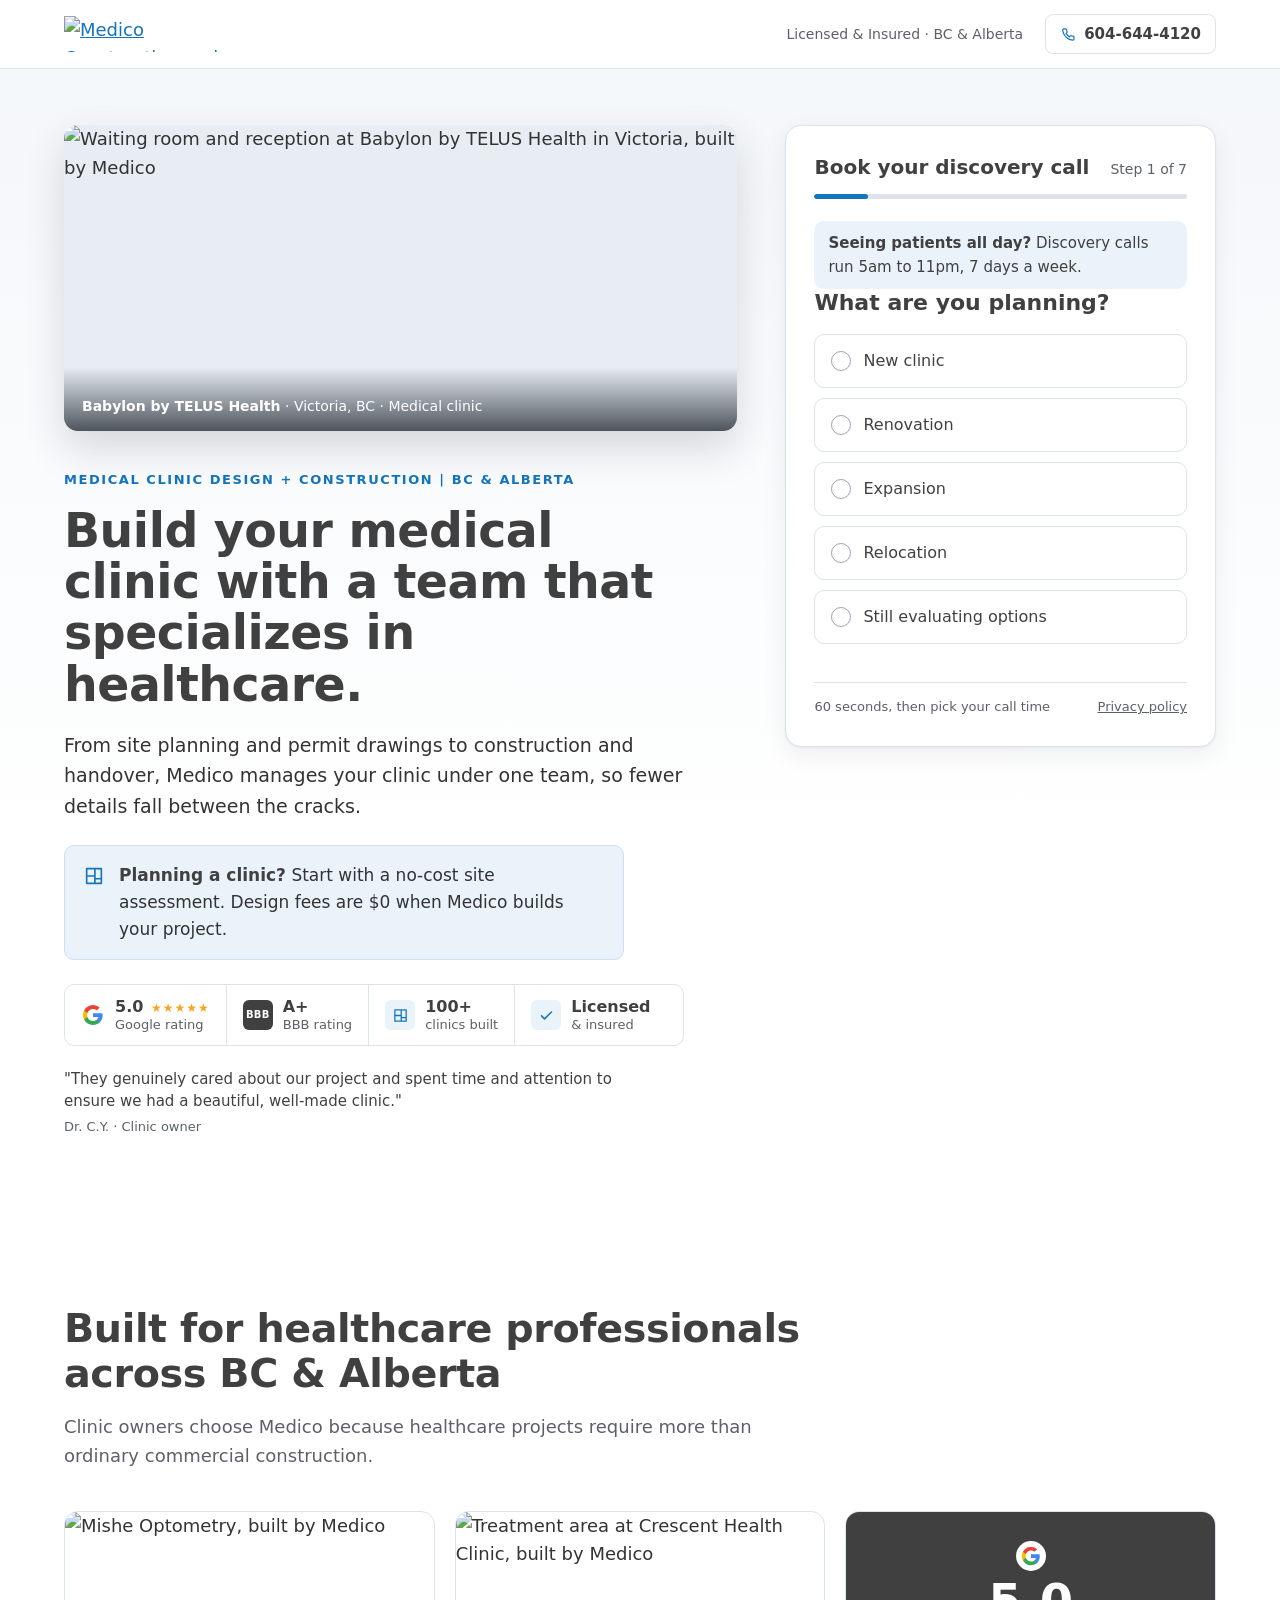
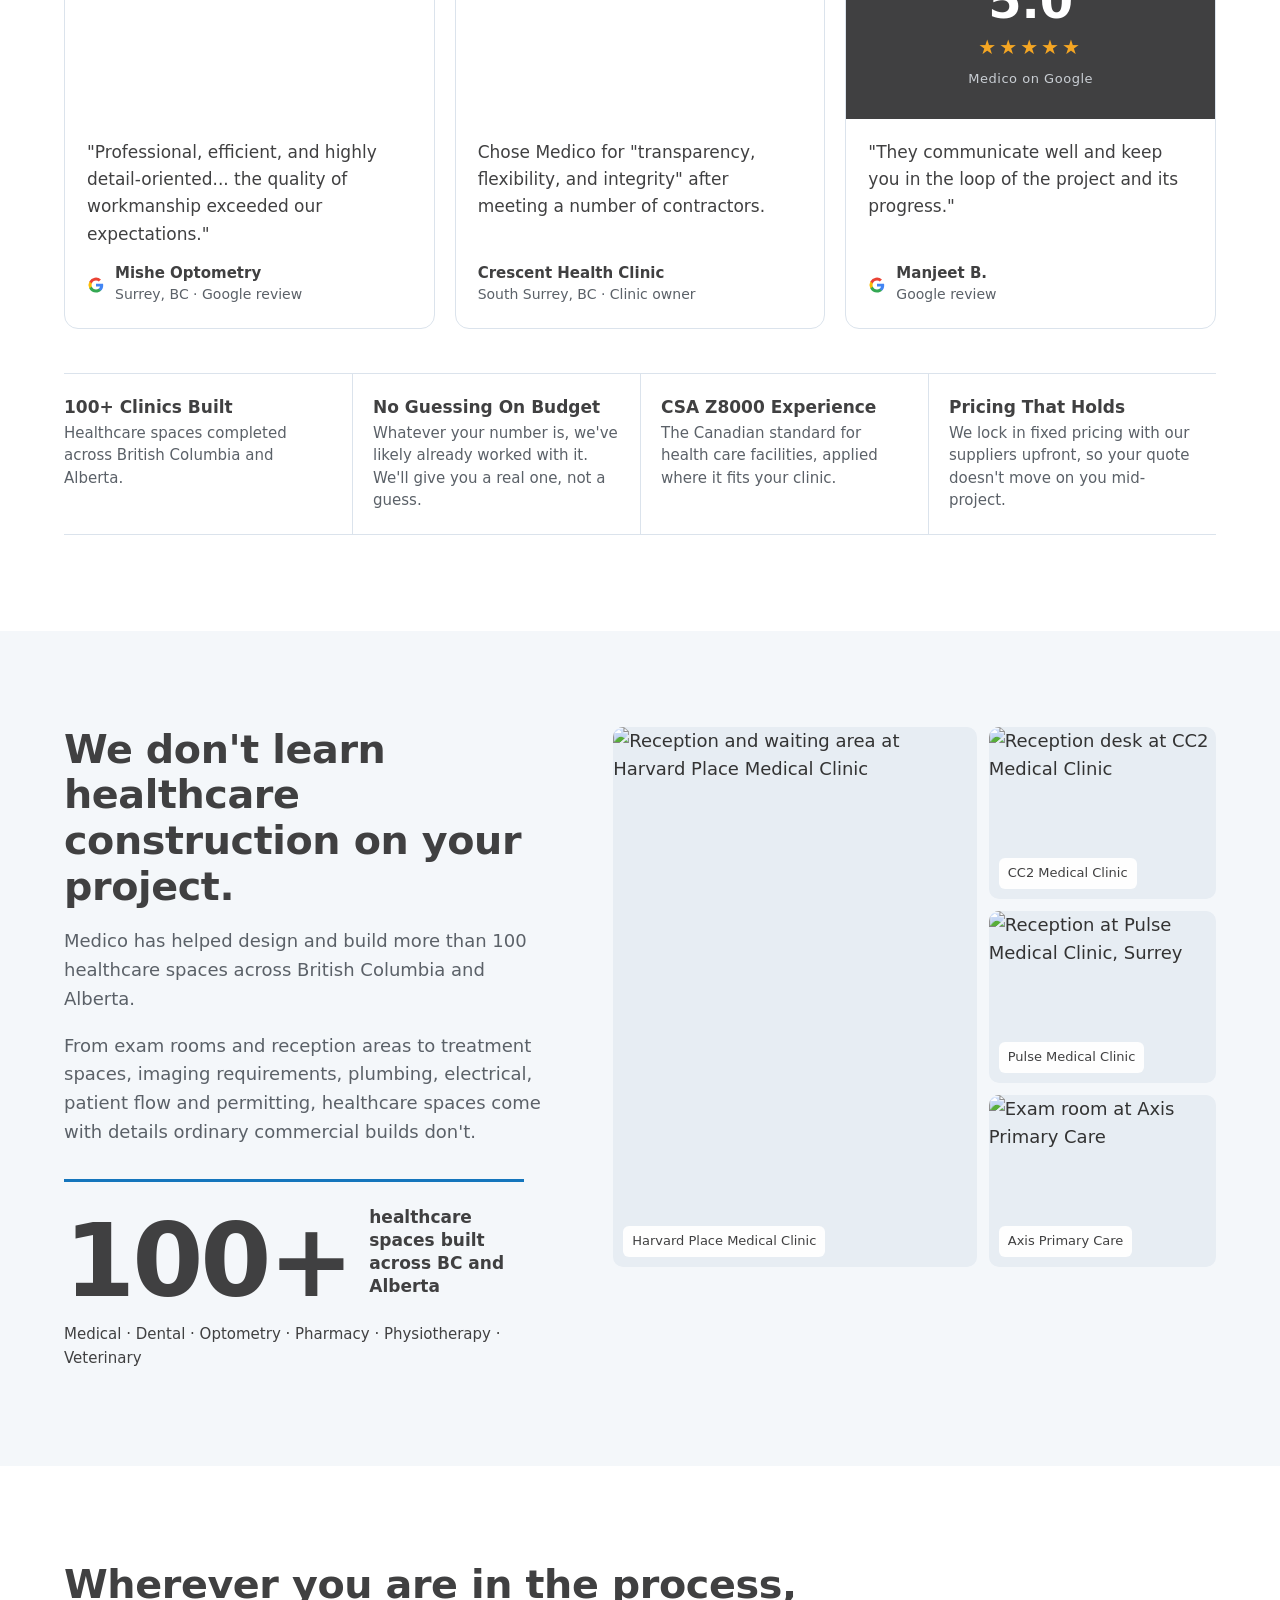
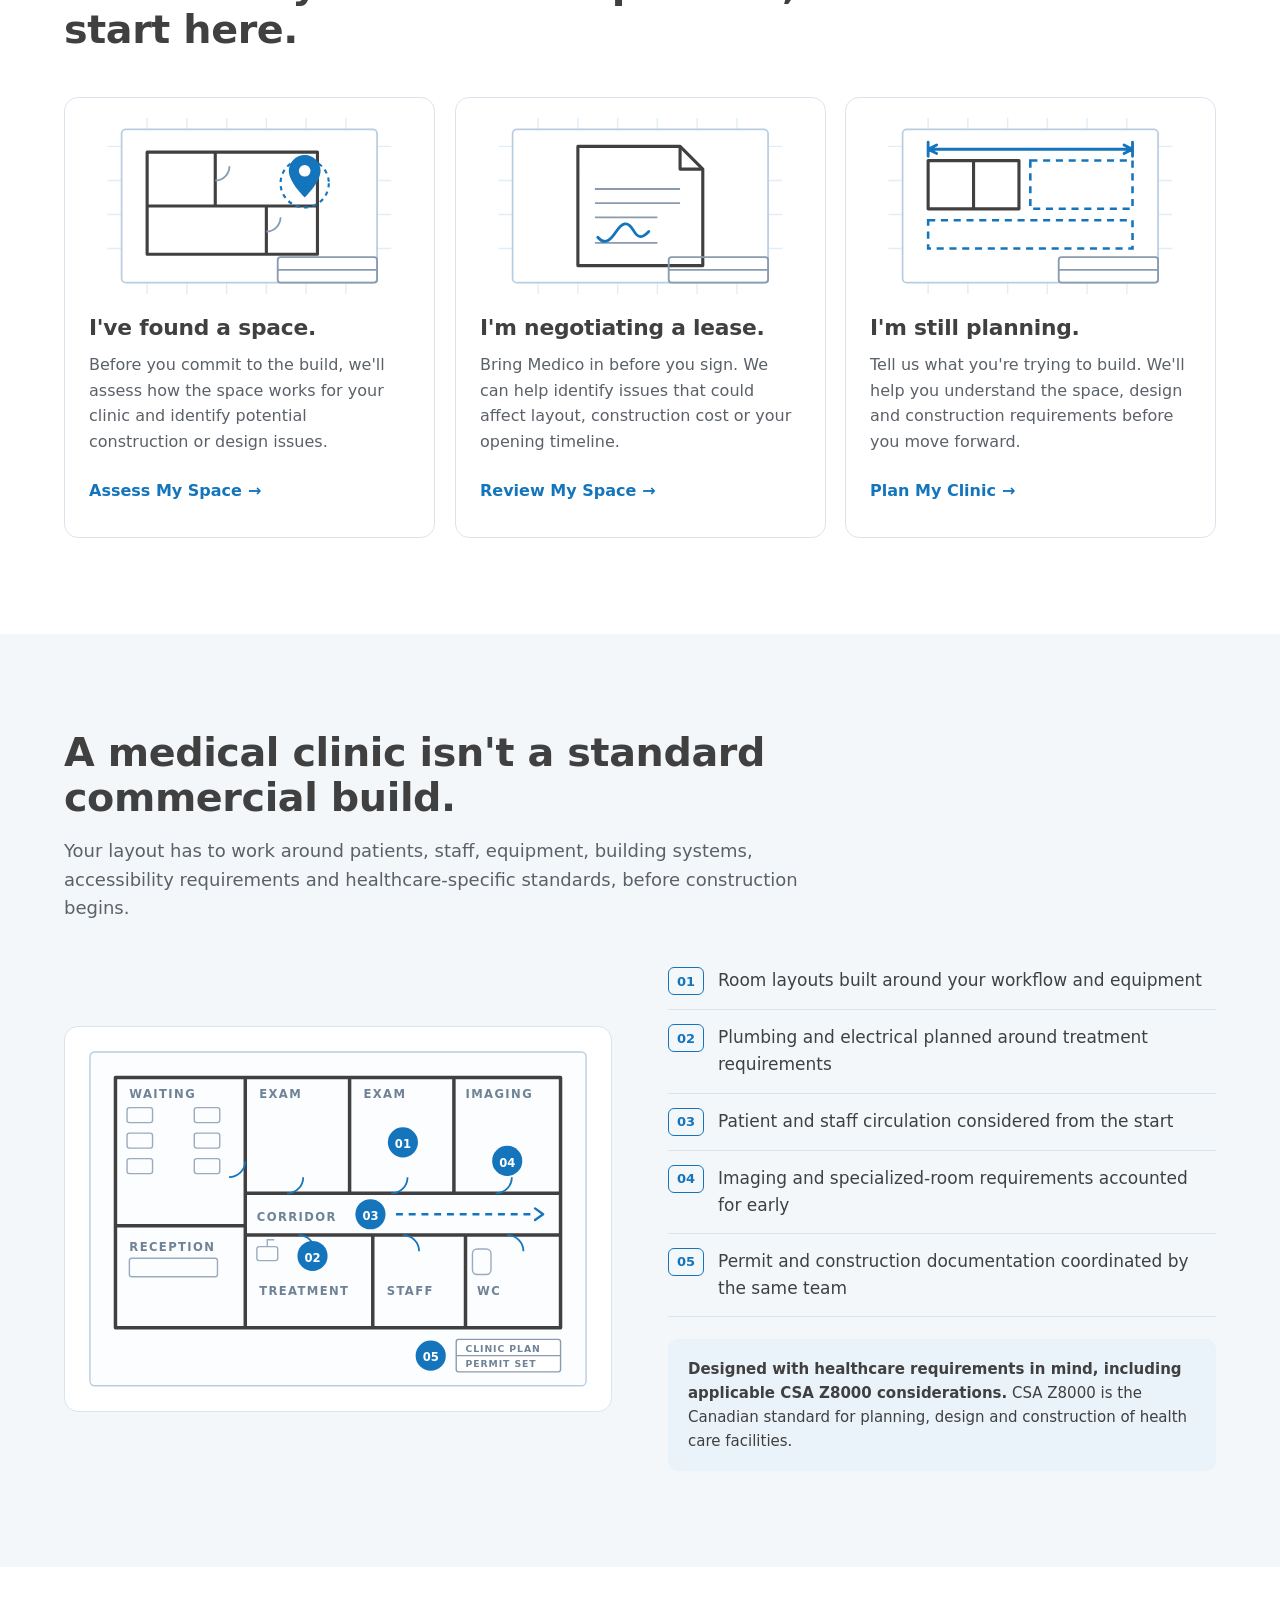
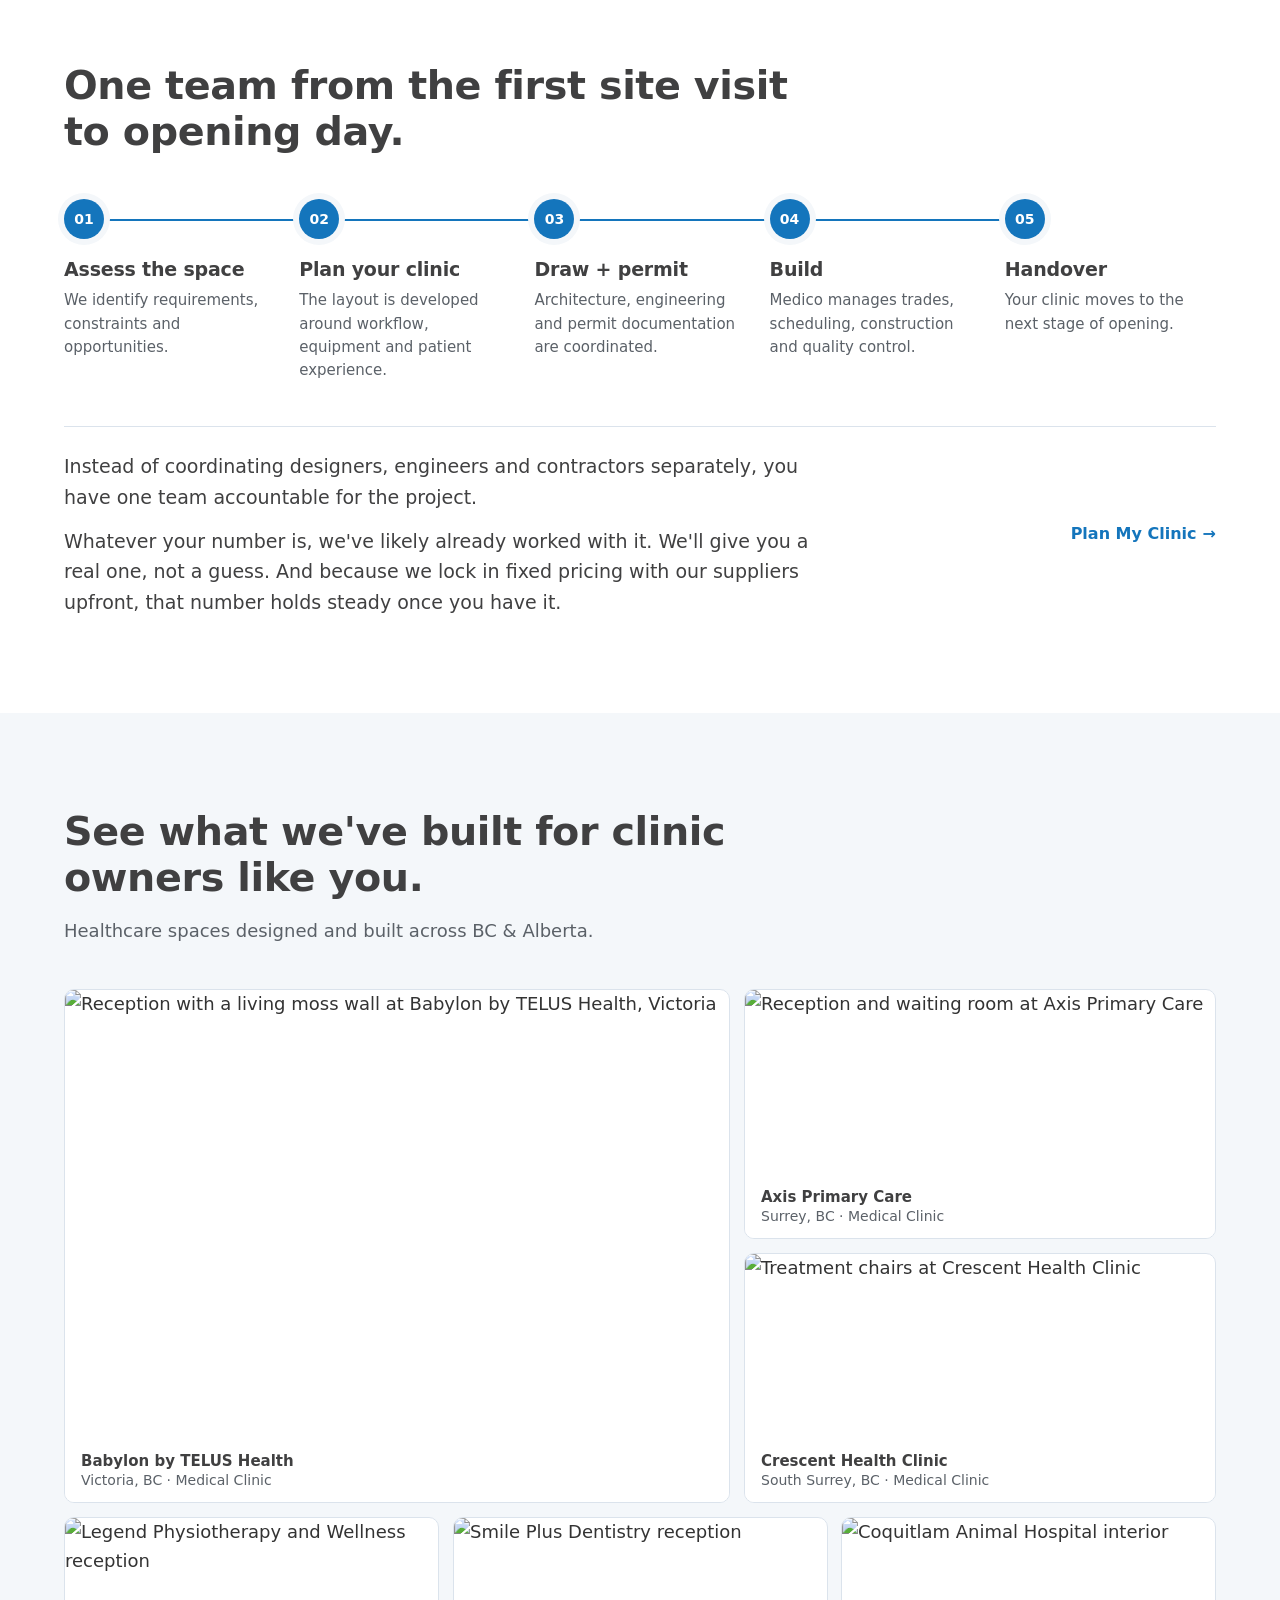
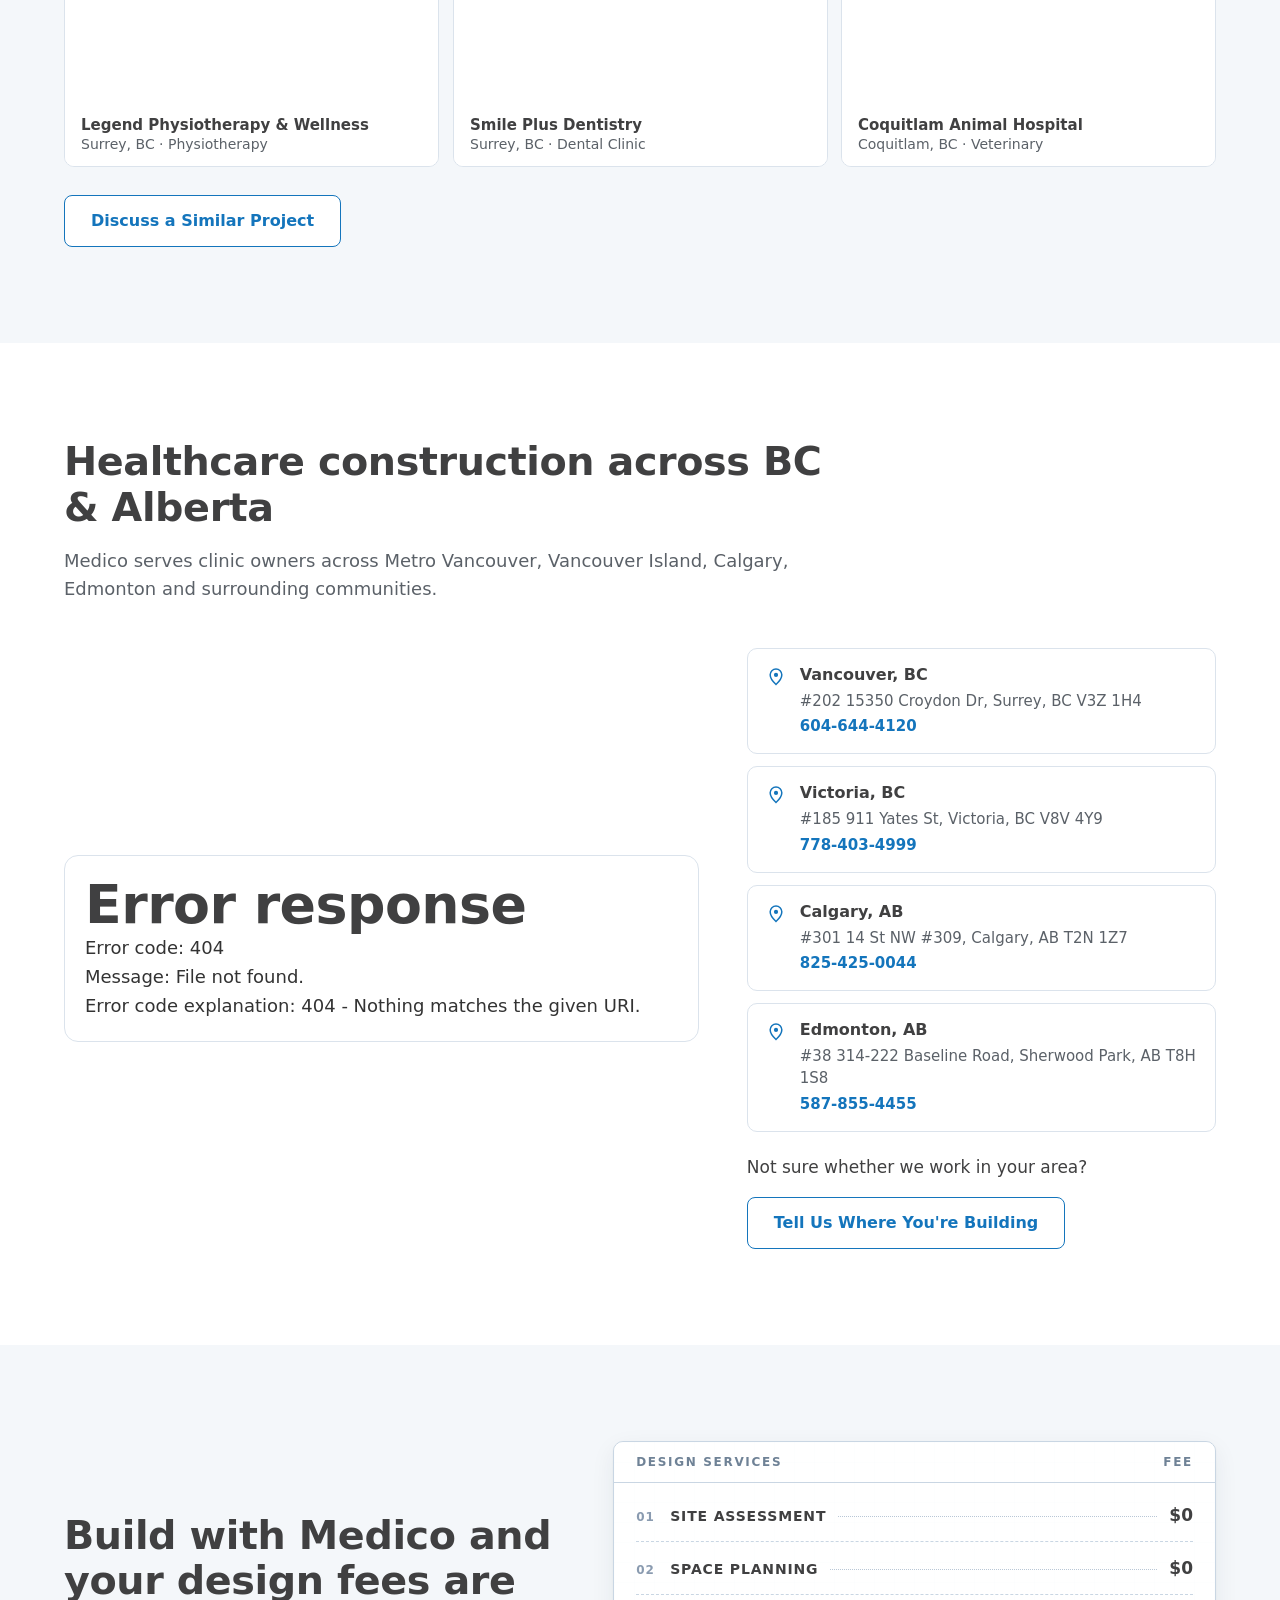
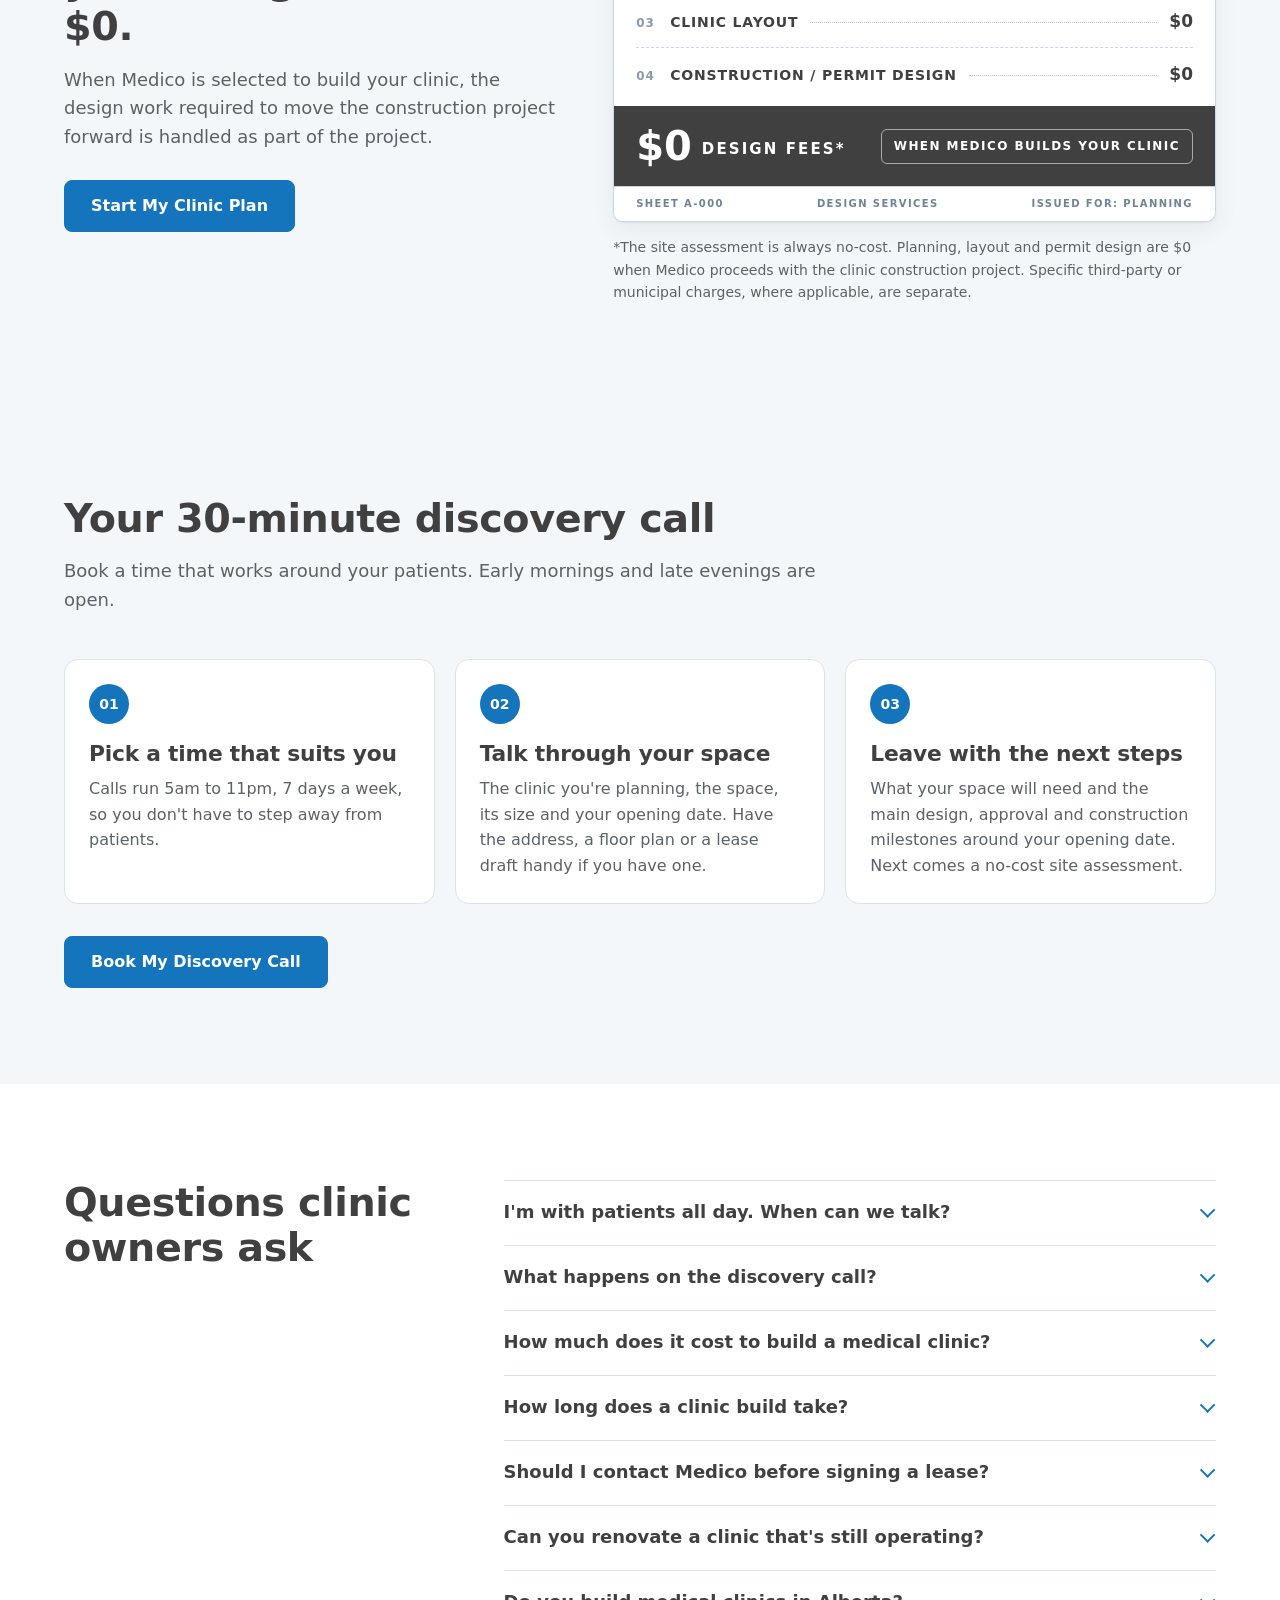
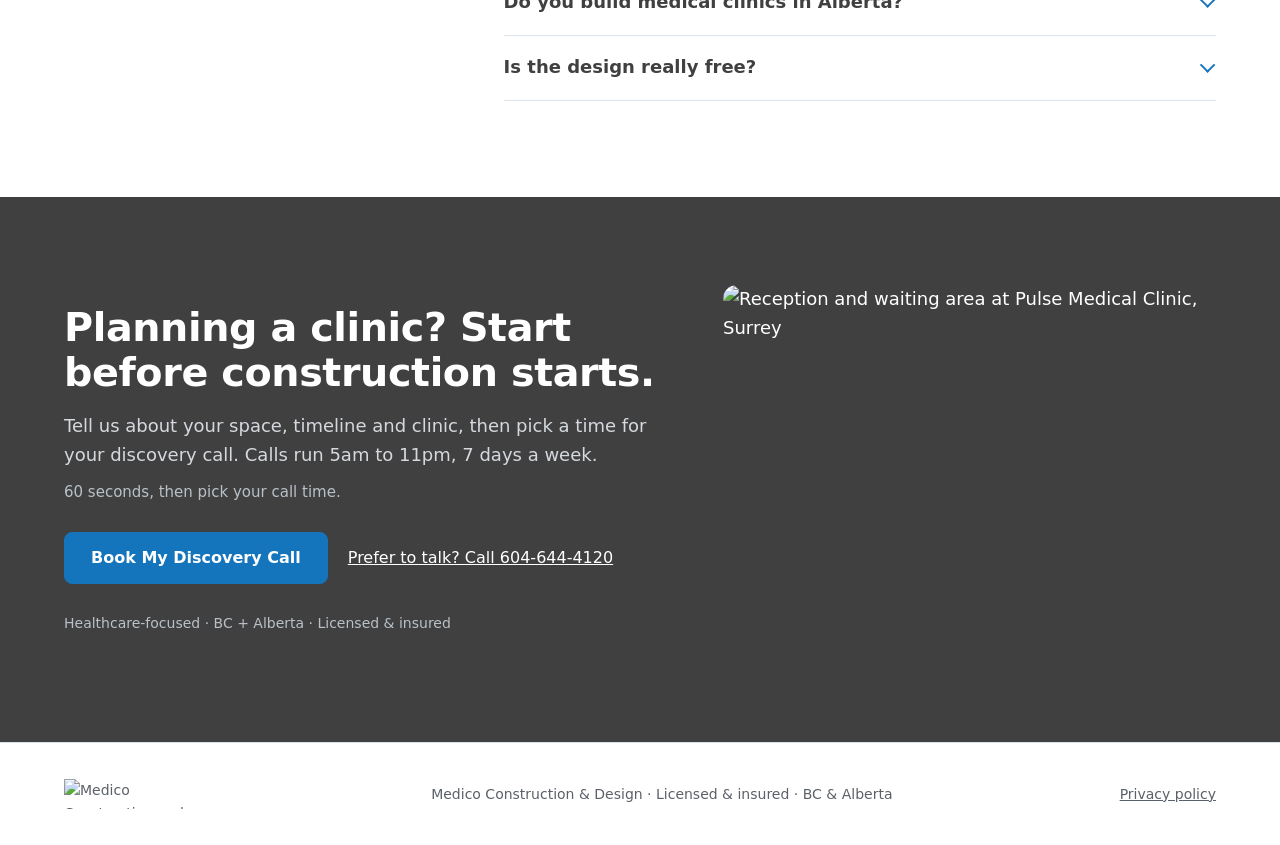
==== index.html @ 1f6936b6 "v2: book-a-call flow (form, then calendar), preview safety switch, call section + FAQ Co-Authored-By" ====
<!doctype html>
<html lang="en-CA">
<head>
<meta charset="utf-8">
<!-- v2 safety switch: tags, pixels and the lead pipe run ONLY on build.medicoconstruction.com. Anywhere else (the GitHub preview) nothing is sent. -->
<script>window.LIVE=location.hostname==="build.medicoconstruction.com";if(!LIVE){window.fbq=function(){};window.clarity=function(){};}</script>
<meta name="viewport" content="width=device-width,initial-scale=1,viewport-fit=cover">
<title>Medical Clinic Construction in BC &amp; Alberta | Medico Construction &amp; Design</title>
<meta name="description" content="Medical clinic design and construction in British Columbia and Alberta. Planning, permit drawings, construction and handover under one team. 100+ clinics built.">
<meta name="robots" content="noindex">
<link rel="icon" href="assets/medico-favicon-192.png">
<link rel="preload" href="assets/fonts/montserrat-700.woff2" as="font" type="font/woff2" crossorigin>
<link rel="preload" as="image" href="assets/img/hero.webp" imagesrcset="assets/img/hero-960.webp 960w, assets/img/hero.webp 1600w" imagesizes="(max-width:1080px) 100vw, 640px">
<link rel="stylesheet" href="styles.css">
<!-- Google Ads tag (Medico account 711-193-7872). The lead conversion fires from app.js on a successful send only. -->
<!-- Loader is the account's Google tag GT-NCTZ3T2L: gtag/js?id=AW-716871487 returns 404 (checked 30 Sep 2026). -->
<script>if(LIVE){var s=document.createElement("script");s.async=1;s.src="https://www.googletagmanager.com/gtag/js?id=GT-NCTZ3T2L";document.head.appendChild(s);}</script>
<script>window.dataLayer=window.dataLayer||[];function gtag(){dataLayer.push(arguments);}gtag("js",new Date());gtag("config","GT-NCTZ3T2L",{allow_enhanced_conversions:true});gtag("config","G-HSJ06CG134"); // carries destination AW-716871487; configuring AW directly fetches a 404 container</script>
<!-- Meta pixel "Medico new (R)". PageView here; Lead fires from app.js on a successful send, deduplicated
     against the server-side Conversions API event (same event_id) sent by the Apps Script lead pipe. -->
<script>!function(f,b,e,v,n,t,s){if(f.fbq)return;n=f.fbq=function(){n.callMethod?n.callMethod.apply(n,arguments):n.queue.push(arguments)};if(!f._fbq)f._fbq=n;n.push=n;n.loaded=!0;n.version="2.0";n.queue=[];t=b.createElement(e);t.async=!0;t.src=v;s=b.getElementsByTagName(e)[0];s.parentNode.insertBefore(t,s)}(window,document,"script","https://connect.facebook.net/en_US/fbevents.js");fbq("init","1088731400165523");fbq("track","PageView");</script>
<!-- Microsoft Clarity yqdd3hg3fm: recordings + heatmaps. Sessions tagged by channel; "lead" event on a successful send. -->
<script>if(LIVE)(function(c,l,a,r,i,t,y){c[a]=c[a]||function(){(c[a].q=c[a].q||[]).push(arguments)};t=l.createElement(r);t.async=1;t.src="https://www.clarity.ms/tag/"+i;y=l.getElementsByTagName(r)[0];y.parentNode.insertBefore(t,y);})(window,document,"clarity","script","yqdd3hg3fm");</script>
</head>
<body>
<svg width="0" height="0" style="position:absolute" aria-hidden="true">
  <symbol id="i-phone" viewBox="0 0 24 24"><path fill="none" stroke="currentColor" stroke-width="1.8" stroke-linecap="round" stroke-linejoin="round" d="M21 16.9v2.6a1.7 1.7 0 0 1-1.9 1.7 17 17 0 0 1-7.4-2.6 16.7 16.7 0 0 1-5.1-5.1 17 17 0 0 1-2.6-7.4A1.7 1.7 0 0 1 5.7 4.3h2.6a1.7 1.7 0 0 1 1.7 1.5c.1.8.3 1.6.6 2.4a1.7 1.7 0 0 1-.4 1.8L9.1 11.1a13.6 13.6 0 0 0 5.1 5.1l1.1-1.1a1.7 1.7 0 0 1 1.8-.4c.8.3 1.6.5 2.4.6a1.7 1.7 0 0 1 1.5 1.7z"/></symbol>
  <symbol id="i-check" viewBox="0 0 24 24"><path fill="none" stroke="currentColor" stroke-width="2.2" stroke-linecap="round" stroke-linejoin="round" d="M5 12.5l4.2 4.2L19 7"/></symbol>
  <symbol id="i-pin" viewBox="0 0 24 24"><path fill="none" stroke="currentColor" stroke-width="1.8" d="M12 21s7-6.2 7-11.6A7 7 0 0 0 5 9.4C5 14.8 12 21 12 21z"/><circle cx="12" cy="9.5" r="2.5" fill="currentColor"/></symbol>
  <symbol id="i-plan" viewBox="0 0 24 24"><path fill="none" stroke="currentColor" stroke-width="1.8" stroke-linejoin="round" d="M4 4h16v16H4zM4 12h9M13 4v16M13 15h7"/></symbol>
  <symbol id="i-g" viewBox="0 0 24 24"><path d="M21.6 12.2c0-.7-.1-1.4-.2-2H12v3.9h5.4a4.6 4.6 0 0 1-2 3v2.5h3.2c1.9-1.7 3-4.3 3-7.4z" fill="#4285F4"/><path d="M12 22c2.7 0 5-.9 6.6-2.4l-3.2-2.5c-.9.6-2 1-3.4 1-2.6 0-4.8-1.7-5.6-4.1H3.1v2.6A10 10 0 0 0 12 22z" fill="#34A853"/><path d="M6.4 14c-.2-.6-.3-1.3-.3-2s.1-1.4.3-2V7.4H3.1a10 10 0 0 0 0 9.2L6.4 14z" fill="#FBBC05"/><path d="M12 5.9c1.5 0 2.8.5 3.8 1.5l2.8-2.8A10 10 0 0 0 3.1 7.4L6.4 10c.8-2.4 3-4.1 5.6-4.1z" fill="#EA4335"/></symbol>
</svg>

<header class="top">
  <div class="wrap">
    <a class="logo" href="#top" aria-label="Medico Construction and Design"><img src="assets/medico-logo.svg" width="273" height="57" alt="Medico Construction and Design"></a>
    <div class="right">
      <span class="lic">Licensed &amp; Insured · BC &amp; Alberta</span>
      <a class="phone" href="tel:+16046444120" aria-label="Call Medico at 604-644-4120"><svg><use href="#i-phone"/></svg><span>604-644-4120</span></a>
    </div>
  </div>
</header>

<main id="top">

<!-- 1. HERO -->
<section class="hero">
  <div class="wrap grid">
    <div>
      <p class="eyebrow" data-in="1" data-v="eyebrow">Medical clinic design + construction | BC &amp; Alberta</p>
      <h1 data-in="2" data-v="h1">Build your medical clinic with a team that specializes in healthcare.</h1>
      <p class="lead" data-in="3">From site planning and permit drawings to construction and handover, Medico manages your clinic under one team, so fewer details fall between the cracks.</p>
      <div class="offer" data-in="4"><svg><use href="#i-plan"/></svg><p data-v="offer"><b>Planning a clinic?</b> Start with a no-cost site assessment. Design fees are $0 when Medico builds your project.</p></div>
      <!-- Authority strip. 5.0 Google: Sandy verified, 23 Sep. A+ BBB: bbb.org profile medico-construction-0037-1289365 (rating A+, NOT accredited, so no seal). -->
      <ul class="proof" data-in="5" aria-label="Ratings and credentials">
        <li><svg class="g"><use href="#i-g"/></svg><span><b>5.0 <i aria-hidden="true">★★★★★</i></b>Google rating</span></li>
        <li><span class="bbb" aria-hidden="true">BBB</span><span><b>A+</b>BBB rating</span></li>
        <li><span class="ic"><svg><use href="#i-plan"/></svg></span><span><b>100+</b>clinics built</span></li>
        <li><span class="ic"><svg><use href="#i-check"/></svg></span><span><b>Licensed</b>&amp; insured</span></li>
      </ul>
      <!-- source: medicoconstruction.com homepage testimonials (Dr. CY), read 23 Sep 2026. Not a Google review. -->
      <figure class="nearq" data-in="5"><blockquote>"They genuinely cared about our project and spent time and attention to ensure we had a beautiful, well-made clinic."</blockquote><figcaption>Dr. C.Y. · Clinic owner</figcaption></figure>
    </div>

    <div class="formcol">
    <div class="card formcard" id="start">
      <div class="f-top"><p class="f-title">Book your discovery call</p><p class="f-count" id="fcount" aria-live="polite">Step 1 of 7</p></div>
      <div class="f-bar" aria-hidden="true"><i id="fbar"></i></div>
      <p class="f-hrs"><b>Seeing patients all day?</b> Discovery calls run 5am to 11pm, 7 days a week.</p>
      <form id="lead" novalidate>
        <input type="hidden" name="page" value="medical" id="pagev">
        <div class="sr" aria-hidden="true"><label>Website <input name="website" tabindex="-1" autocomplete="off"></label></div>

        <fieldset class="step">
          <legend>What are you planning?</legend>
          <div class="opts">
            <label class="opt"><input type="radio" name="project_type" value="New clinic"><span class="tick"></span>New clinic</label>
            <label class="opt"><input type="radio" name="project_type" value="Renovation"><span class="tick"></span>Renovation</label>
            <label class="opt"><input type="radio" name="project_type" value="Expansion"><span class="tick"></span>Expansion</label>
            <label class="opt"><input type="radio" name="project_type" value="Relocation"><span class="tick"></span>Relocation</label>
            <label class="opt"><input type="radio" name="project_type" value="Still evaluating options"><span class="tick"></span>Still evaluating options</label>
          </div>
          <p class="step-err">Choose one to continue.</p>
        </fieldset>

        <fieldset class="step" hidden>
          <legend>Where are you with the space?</legend>
          <div class="opts">
            <label class="opt"><input type="radio" name="space_stage" value="I already have a location"><span class="tick"></span>I already have a location</label>
            <label class="opt"><input type="radio" name="space_stage" value="I'm negotiating a lease or purchase"><span class="tick"></span>I'm negotiating a lease or purchase</label>
            <label class="opt"><input type="radio" name="space_stage" value="I'm actively looking at spaces"><span class="tick"></span>I'm actively looking at spaces</label>
            <label class="opt"><input type="radio" name="space_stage" value="I haven't started looking yet"><span class="tick"></span>I haven't started looking yet</label>
          </div>
          <p class="step-err">Choose one to continue.</p>
        </fieldset>

        <fieldset class="step" hidden>
          <legend>What type of clinic are you building?</legend>
          <div class="opts two">
            <label class="opt"><input type="radio" name="clinic_type" value="Medical / Family Practice"><span class="tick"></span>Medical / Family Practice</label>
            <label class="opt"><input type="radio" name="clinic_type" value="Specialist Clinic"><span class="tick"></span>Specialist Clinic</label>
            <label class="opt"><input type="radio" name="clinic_type" value="Dental"><span class="tick"></span>Dental</label>
            <label class="opt"><input type="radio" name="clinic_type" value="Optometry / Eye care"><span class="tick"></span>Optometry / Eye care</label>
            <label class="opt"><input type="radio" name="clinic_type" value="Pharmacy"><span class="tick"></span>Pharmacy</label>
            <label class="opt"><input type="radio" name="clinic_type" value="Physiotherapy / Chiropractic"><span class="tick"></span>Physiotherapy / Chiropractic</label>
            <label class="opt"><input type="radio" name="clinic_type" value="Veterinary"><span class="tick"></span>Veterinary</label>
            <label class="opt"><input type="radio" name="clinic_type" value="Med Spa / Aesthetics"><span class="tick"></span>Med Spa / Aesthetics</label>
            <label class="opt"><input type="radio" name="clinic_type" value="Hearing Clinic"><span class="tick"></span>Hearing Clinic</label>
            <label class="opt"><input type="radio" name="clinic_type" value="Wellness / Naturopathy"><span class="tick"></span>Wellness / Naturopathy</label>
            <label class="opt"><input type="radio" name="clinic_type" value="Other"><span class="tick"></span>Other</label>
          </div>
          <p class="step-err">Choose one to continue.</p>
        </fieldset>

        <fieldset class="step" hidden>
          <legend>Approximately how large is the space?</legend>
          <div class="opts">
            <label class="opt"><input type="radio" name="size" value="Under 1,500 sq. ft."><span class="tick"></span>Under 1,500 sq. ft.</label>
            <label class="opt"><input type="radio" name="size" value="1,500-3,000 sq. ft."><span class="tick"></span>1,500-3,000 sq. ft.</label>
            <label class="opt"><input type="radio" name="size" value="3,000-5,000 sq. ft."><span class="tick"></span>3,000-5,000 sq. ft.</label>
            <label class="opt"><input type="radio" name="size" value="5,000+ sq. ft."><span class="tick"></span>5,000+ sq. ft.</label>
            <label class="opt"><input type="radio" name="size" value="I don't know yet"><span class="tick"></span>I don't know yet</label>
          </div>
          <p class="step-err">Choose one to continue.</p>
        </fieldset>

        <fieldset class="step" hidden>
          <legend>When would you ideally like to open?</legend>
          <div class="opts">
            <label class="opt"><input type="radio" name="opening" value="Within 3 months"><span class="tick"></span>Within 3 months</label>
            <label class="opt"><input type="radio" name="opening" value="3-6 months"><span class="tick"></span>3-6 months</label>
            <label class="opt"><input type="radio" name="opening" value="6-12 months"><span class="tick"></span>6-12 months</label>
            <label class="opt"><input type="radio" name="opening" value="12+ months"><span class="tick"></span>12+ months</label>
            <label class="opt"><input type="radio" name="opening" value="Not sure yet"><span class="tick"></span>Not sure yet</label>
          </div>
          <p class="step-err">Choose one to continue.</p>
        </fieldset>

        <fieldset class="step" hidden>
          <legend>Where is the clinic?</legend>
          <div class="opts two">
            <label class="opt"><input type="radio" name="region" value="Metro Vancouver"><span class="tick"></span>Metro Vancouver</label>
            <label class="opt"><input type="radio" name="region" value="Fraser Valley"><span class="tick"></span>Fraser Valley</label>
            <label class="opt"><input type="radio" name="region" value="Vancouver Island"><span class="tick"></span>Vancouver Island</label>
            <label class="opt"><input type="radio" name="region" value="Okanagan / Interior BC"><span class="tick"></span>Okanagan / Interior BC</label>
            <label class="opt"><input type="radio" name="region" value="Calgary area"><span class="tick"></span>Calgary area</label>
            <label class="opt"><input type="radio" name="region" value="Edmonton area"><span class="tick"></span>Edmonton area</label>
            <label class="opt"><input type="radio" name="region" value="Elsewhere in BC or Alberta"><span class="tick"></span>Elsewhere in BC or Alberta</label>
            <label class="opt"><input type="radio" name="region" value="Outside BC and Alberta"><span class="tick"></span>Outside BC and Alberta</label>
          </div>
          <p class="note" id="outside" hidden>Medico builds in British Columbia and Alberta. You can still send your details.</p>
          <p class="step-err">Choose one to continue.</p>
        </fieldset>

        <fieldset class="step" hidden>
          <legend>Where should we contact you about the project?</legend>
          <p class="callnote">Next you pick a time for your 30-minute discovery call.</p>
          <div class="fields">
            <div class="field full"><label for="nm">Full name</label><input id="nm" name="full_name" autocomplete="name" required><p class="err">Add your name.</p></div>
            <div class="field"><label for="ph">Phone</label><input id="ph" name="phone" type="tel" inputmode="tel" autocomplete="tel" required><p class="err">Add a 10-digit phone number.</p></div>
            <div class="field"><label for="em">Email</label><input id="em" name="email" type="email" inputmode="email" autocomplete="email" required><p class="err">Add a valid email.</p></div>
            <div class="field full role"><span class="lab" id="rl">You are the</span>
              <div class="opts chips" role="radiogroup" aria-labelledby="rl">
                <label class="opt"><input type="radio" name="role" value="Clinic owner / practitioner" required><span class="tick"></span>Clinic owner / practitioner</label>
                <label class="opt"><input type="radio" name="role" value="Practice manager"><span class="tick"></span>Practice manager</label>
                <label class="opt"><input type="radio" name="role" value="Developer / landlord"><span class="tick"></span>Developer / landlord</label>
                <label class="opt"><input type="radio" name="role" value="Other"><span class="tick"></span>Other</label>
              </div><p class="err">Choose one.</p></div>
            <details class="field full notes"><summary>+ Add project notes <span>(optional)</span></summary><textarea id="no" name="notes" rows="3" aria-label="Project notes"></textarea></details>
          </div>
          <p class="micro">Your answers go to Medico before the call, so you won't repeat yourself. No obligation.</p>
        </fieldset>

        <div class="f-nav">
          <button type="button" class="f-back" id="fback" hidden>&larr; Back</button>
          <button type="button" class="btn" id="fnext">Continue</button>
        </div>
        <p class="f-msg" id="fmsg" role="alert"></p>
      </form>
      <div class="f-foot"><span>60 seconds, then pick your call time</span><a href="privacy.html">Privacy policy</a></div>
    </div>
    </div>
    <div class="band">
      <figure class="shot">
        <img src="assets/img/hero.webp" srcset="assets/img/hero-960.webp 960w, assets/img/hero.webp 1600w" sizes="(max-width:1080px) 100vw, 1180px" width="1600" height="1066" alt="Waiting room and reception at Babylon by TELUS Health in Victoria, built by Medico" fetchpriority="high" data-v="img">
        <figcaption data-v="cap"><b>Babylon by TELUS Health</b> · Victoria, BC · Medical clinic</figcaption>
      </figure>
    </div>
  </div>
</section>

<!-- 2. TRUST -->
<section class="sec trust">
  <div class="wrap">
    <div class="top-row">
      <div class="head">
        <h2>Built for healthcare professionals across BC &amp; Alberta</h2>
        <p>Clinic owners choose Medico because healthcare projects require more than ordinary commercial construction.</p>
      </div>
    </div>
    <div class="quotes" data-anim="rise">
      <figure class="quote">
        <img src="assets/img/t-mishe.webp" width="700" height="525" loading="lazy" decoding="async" alt="Mishe Optometry, built by Medico">
        <div class="body">
          <p>"Professional, efficient, and highly detail-oriented... the quality of workmanship exceeded our expectations."</p>
          <figcaption class="who"><svg><use href="#i-g"/></svg><span><b>Mishe Optometry</b>Surrey, BC · Google review</span></figcaption>
        </div>
      </figure>
      <figure class="quote">
        <img src="assets/img/t-crescent.webp" width="700" height="466" loading="lazy" decoding="async" alt="Treatment area at Crescent Health Clinic, built by Medico">
        <div class="body">
          <p>Chose Medico for "transparency, flexibility, and integrity" after meeting a number of contractors.</p>
          <figcaption class="who"><span><b>Crescent Health Clinic</b>South Surrey, BC · Clinic owner</span></figcaption>
        </div>
      </figure>
      <figure class="quote g">
        <div class="gpanel"><svg><use href="#i-g"/></svg><span class="n">5.0</span><span class="s" aria-label="5 out of 5 stars">★★★★★</span><small>Medico on Google</small></div>
        <div class="body">
          <p>"They communicate well and keep you in the loop of the project and its progress."</p>
          <figcaption class="who"><svg><use href="#i-g"/></svg><span><b>Manjeet B.</b>Google review</span></figcaption>
        </div>
      </figure>
    </div>
    <div class="bar">
      <div><b>100+ Clinics Built</b><span>Healthcare spaces completed across British Columbia and Alberta.</span></div>
      <div><b>No Guessing On Budget</b><span>Whatever your number is, we've likely already worked with it. We'll give you a real one, not a guess.</span></div>
      <div><b>CSA Z8000 Experience</b><span>The Canadian standard for health care facilities, applied where it fits your clinic.</span></div>
      <div><b>Pricing That Holds</b><span>We lock in fixed pricing with our suppliers upfront, so your quote doesn't move on you mid-project.</span></div>
    </div>
  </div>
</section>

<!-- 3. EXPERIENCE -->
<section class="sec tint exp">
  <div class="wrap grid">
    <div class="copy">
      <h2>We don't learn healthcare construction on your project.</h2>
      <p>Medico has helped design and build more than 100 healthcare spaces across British Columbia and Alberta.</p>
      <p>From exam rooms and reception areas to treatment spaces, imaging requirements, plumbing, electrical, patient flow and permitting, healthcare spaces come with details ordinary commercial builds don't.</p>
      <div class="statrow"><p class="stat">100+</p><p class="statl">healthcare spaces built across BC and Alberta</p></div>
      <p class="sectors">Medical · Dental · Optometry · Pharmacy · Physiotherapy · Veterinary</p>
    </div>
    <div class="mosaic" data-anim="plane">
      <figure><img src="assets/img/exp-1.webp" width="900" height="600" loading="lazy" decoding="async" alt="Reception and waiting area at Harvard Place Medical Clinic"><figcaption>Harvard Place Medical Clinic</figcaption></figure>
      <figure><img src="assets/img/exp-2.webp" width="700" height="466" loading="lazy" decoding="async" alt="Reception desk at CC2 Medical Clinic"><figcaption>CC2 Medical Clinic</figcaption></figure>
      <figure><img src="assets/img/exp-3.webp" width="700" height="467" loading="lazy" decoding="async" alt="Reception at Pulse Medical Clinic, Surrey"><figcaption>Pulse Medical Clinic</figcaption></figure>
      <figure><img src="assets/img/exp-4.webp" width="700" height="467" loading="lazy" decoding="async" alt="Exam room at Axis Primary Care"><figcaption>Axis Primary Care</figcaption></figure>
    </div>
  </div>
</section>

<!-- 4. PROJECT STAGE -->
<section class="sec">
  <div class="wrap">
    <div class="head"><h2>Wherever you are in the process, start here.</h2></div>
    <div class="stages" data-anim="stages">
      <article class="stage">
        <div class="ill"><svg viewBox="0 0 200 124" role="img" aria-label="A floor plan with a location pin dropped on it"><g class="sgrid"><path d="M0 20h200M0 44h200M0 68h200M0 92h200M28 0v124M56 0v124M84 0v124M112 0v124M140 0v124M168 0v124"/></g><rect class="ssheet" x="10" y="8" width="180" height="108" rx="3"/><g class="sline"><rect x="28" y="24" width="120" height="72"/><path d="M28 62h120M76 24v38M112 62v34"/></g><g class="sthin"><path d="M76 44a10 10 0 0 0 10-10"/><path d="M112 80a10 10 0 0 0 10-10"/></g><circle class="sring" cx="139" cy="46" r="17"/><path class="sfill" d="M139 26c-6.2 0-11.2 5-11.2 11.2 0 8.1 11.2 18.8 11.2 18.8s11.2-10.7 11.2-18.8C150.2 31 145.2 26 139 26z"/><circle class="shole" cx="139" cy="37.2" r="4.1"/><g class="sthin"><rect x="120" y="98" width="70" height="18" rx="2"/><path d="M120 107h70"/></g></svg></div>
        <h3>I've found a space.</h3>
        <p>Before you commit to the build, we'll assess how the space works for your clinic and identify potential construction or design issues.</p>
        <a class="lnk" href="#start" data-goform>Assess My Space <span aria-hidden="true">&rarr;</span></a>
      </article>
      <article class="stage">
        <div class="ill"><svg viewBox="0 0 200 124" role="img" aria-label="A lease document with a signature line"><g class="sgrid"><path d="M0 20h200M0 44h200M0 68h200M0 92h200M28 0v124M56 0v124M84 0v124M112 0v124M140 0v124M168 0v124"/></g><rect class="ssheet" x="10" y="8" width="180" height="108" rx="3"/><path class="spage" d="M56 20h72l16 16v68H56z"/><path class="sline" d="M128 20v16h16"/><g class="sthin"><path d="M68 50h60M68 60h60M68 70h44M68 88h44"/></g><path class="sblue" d="M70 84c5 6 9 2 13-4s8-8 12-1 7 5 11 1"/><g class="sthin"><rect x="120" y="98" width="70" height="18" rx="2"/><path d="M120 107h70"/></g></svg></div>
        <h3>I'm negotiating a lease.</h3>
        <p>Bring Medico in before you sign. We can help identify issues that could affect layout, construction cost or your opening timeline.</p>
        <a class="lnk" href="#start" data-goform>Review My Space <span aria-hidden="true">&rarr;</span></a>
      </article>
      <article class="stage">
        <div class="ill"><svg viewBox="0 0 200 124" role="img" aria-label="A blueprint with a dimension line across it"><g class="sgrid"><path d="M0 20h200M0 44h200M0 68h200M0 92h200M28 0v124M56 0v124M84 0v124M112 0v124M140 0v124M168 0v124"/></g><rect class="ssheet" x="10" y="8" width="180" height="108" rx="3"/><path class="sline" d="M28 30h64v34H28zM60 30v34"/><path class="sdash" d="M100 30h72v34h-72zM28 72h144v20H28z"/><g class="sblue"><path d="M28 22h144M28 17v10M172 17v10M34 19l-6 3 6 3M166 19l6 3-6 3"/></g><g class="sthin"><rect x="120" y="98" width="70" height="18" rx="2"/><path d="M120 107h70"/></g></svg></div>
        <h3>I'm still planning.</h3>
        <p>Tell us what you're trying to build. We'll help you understand the space, design and construction requirements before you move forward.</p>
        <a class="lnk" href="#start" data-goform>Plan My Clinic <span aria-hidden="true">&rarr;</span></a>
      </article>
    </div>
  </div>
</section>

<!-- 5. WHY HEALTHCARE IS DIFFERENT -->
<section class="sec tint diff">
  <div class="wrap">
    <div class="head">
      <h2 data-v="diff">A medical clinic isn't a standard commercial build.</h2>
      <p>Your layout has to work around patients, staff, equipment, building systems, accessibility requirements and healthcare-specific standards, before construction begins.</p>
    </div>
    <div class="grid">
      <div class="plan" data-anim="iso">
        <svg viewBox="0 0 440 300" role="img" aria-label="Simplified clinic floor plan with waiting, reception, exam rooms, imaging, treatment, staff room and washroom. Numbered callouts match the list beside it.">
          <rect class="hsheet" x="6" y="6" width="428" height="288" rx="4"/>
          <g class="hthin"><rect x="38" y="54" width="22" height="13" rx="2"/><rect x="38" y="76" width="22" height="13" rx="2"/><rect x="38" y="98" width="22" height="13" rx="2"/><rect x="96" y="54" width="22" height="13" rx="2"/><rect x="96" y="76" width="22" height="13" rx="2"/><rect x="96" y="98" width="22" height="13" rx="2"/><rect x="40" y="184" width="76" height="16" rx="2"/></g>
          <path class="hwall" d="M28 28h384v216H28zM140 28v216M140 128h272M140 164h272M230 28v100M320 28v100M250 164v80M330 164v80M28 156h112"/>
          <g class="hdoor"><path d="M176 128a14 14 0 0 0 14-14"/><path d="M266 128a14 14 0 0 0 14-14"/><path d="M356 128a14 14 0 0 0 14-14"/><path d="M186 164a14 14 0 0 1 14 14"/><path d="M276 164a14 14 0 0 1 14 14"/><path d="M366 164a14 14 0 0 1 14 14"/><path d="M140 100a14 14 0 0 1-14 14"/></g>
          <g class="hthin"><rect x="150" y="174" width="18" height="12" rx="2"/><path d="M159 174v-6h6"/><rect x="336" y="176" width="16" height="22" rx="4"/></g>
          <path class="hflow" d="M270 146h120"/><path class="hflowtip" d="M390 141l7 5-7 5"/>
          <g class="hlabel"><text x="40" y="46">WAITING</text><text x="40" y="178">RECEPTION</text><text x="152" y="46">EXAM</text><text x="242" y="46">EXAM</text><text x="330" y="46">IMAGING</text><text x="152" y="216">TREATMENT</text><text x="262" y="216">STAFF</text><text x="340" y="216">WC</text><text x="150" y="152">CORRIDOR</text></g>
          <g class="hcall"><circle cx="276" cy="84" r="13"/><text x="276" y="89">01</text><circle cx="198" cy="182" r="13"/><text x="198" y="187">02</text><circle cx="248" cy="146" r="13"/><text x="248" y="151">03</text><circle cx="366" cy="100" r="13"/><text x="366" y="105">04</text><circle cx="300" cy="268" r="13"/><text x="300" y="273">05</text></g>
          <g class="htitle"><rect x="322" y="254" width="90" height="28" rx="2"/><path d="M322 268h90"/><text x="330" y="265">CLINIC PLAN</text><text x="330" y="278">PERMIT SET</text></g>
        </svg>
      </div>
      <div>
        <ol class="reqs" data-anim="reqs">
          <li>Room layouts built around your workflow and equipment</li>
          <li>Plumbing and electrical planned around treatment requirements</li>
          <li>Patient and staff circulation considered from the start</li>
          <li>Imaging and specialized-room requirements accounted for early</li>
          <li>Permit and construction documentation coordinated by the same team</li>
        </ol>
        <p class="csa"><b>Designed with healthcare requirements in mind, including applicable CSA Z8000 considerations.</b> CSA Z8000 is the Canadian standard for planning, design and construction of health care facilities.</p>
      </div>
    </div>
  </div>
</section>

<!-- 6. PROCESS -->
<section class="sec" id="process">
  <div class="wrap">
    <div class="head"><h2>One team from the first site visit to opening day.</h2></div>
    <ol class="steps" data-anim="line">
      <li><span class="n">01</span><div><h3>Assess the space</h3><p>We identify requirements, constraints and opportunities.</p></div></li>
      <li><span class="n">02</span><div><h3>Plan your clinic</h3><p>The layout is developed around workflow, equipment and patient experience.</p></div></li>
      <li><span class="n">03</span><div><h3>Draw + permit</h3><p>Architecture, engineering and permit documentation are coordinated.</p></div></li>
      <li><span class="n">04</span><div><h3>Build</h3><p>Medico manages trades, scheduling, construction and quality control.</p></div></li>
      <li><span class="n">05</span><div><h3>Handover</h3><p>Your clinic moves to the next stage of opening.</p></div></li>
    </ol>
    <div class="onecall"><div class="txt"><p>Instead of coordinating designers, engineers and contractors separately, you have one team accountable for the project.</p><p>Whatever your number is, we've likely already worked with it. We'll give you a real one, not a guess. And because we lock in fixed pricing with our suppliers upfront, that number holds steady once you have it.</p></div><a class="lnk" href="#start" data-goform>Plan My Clinic <span aria-hidden="true">&rarr;</span></a></div>
  </div>
</section>

<!-- 7. PORTFOLIO -->
<section class="sec tint" id="work">
  <div class="wrap">
    <div class="head">
      <h2>See what we've built for clinic owners like you.</h2>
      <p>Healthcare spaces designed and built across BC &amp; Alberta.</p>
    </div>
    <div class="pf" data-anim="clip">
      <figure><img src="assets/img/pf-1.webp" width="1200" height="800" loading="lazy" decoding="async" alt="Reception with a living moss wall at Babylon by TELUS Health, Victoria"><figcaption><b>Babylon by TELUS Health</b>Victoria, BC · Medical Clinic</figcaption></figure>
      <figure><img src="assets/img/pf-2.webp" width="800" height="533" loading="lazy" decoding="async" alt="Reception and waiting room at Axis Primary Care"><figcaption><b>Axis Primary Care</b>Surrey, BC · Medical Clinic</figcaption></figure>
      <figure><img src="assets/img/pf-3.webp" width="800" height="533" loading="lazy" decoding="async" alt="Treatment chairs at Crescent Health Clinic"><figcaption><b>Crescent Health Clinic</b>South Surrey, BC · Medical Clinic</figcaption></figure>
      <figure><img src="assets/img/pf-4.webp" width="800" height="533" loading="lazy" decoding="async" alt="Legend Physiotherapy and Wellness reception"><figcaption><b>Legend Physiotherapy &amp; Wellness</b>Surrey, BC · Physiotherapy</figcaption></figure>
      <figure><img src="assets/img/pf-5.webp" width="800" height="600" loading="lazy" decoding="async" alt="Smile Plus Dentistry reception"><figcaption><b>Smile Plus Dentistry</b>Surrey, BC · Dental Clinic</figcaption></figure>
      <figure><img src="assets/img/pf-6.webp" width="800" height="533" loading="lazy" decoding="async" alt="Coquitlam Animal Hospital interior"><figcaption><b>Coquitlam Animal Hospital</b>Coquitlam, BC · Veterinary</figcaption></figure>
    </div>
    <a class="btn ghost pf-cta" href="#start" data-goform>Discuss a Similar Project</a>
  </div>
</section>

<!-- 8. LOCATION -->
<section class="sec loc">
  <div class="wrap">
    <div class="head">
      <h2>Healthcare construction across BC &amp; Alberta</h2>
      <p>Medico serves clinic owners across Metro Vancouver, Vancouver Island, Calgary, Edmonton and surrounding communities.</p>
    </div>
    <div class="grid">
      <div class="map" id="map" data-anim="map"></div>
      <div>
        <!-- source: medicoconstruction.com/contact-us/, verified 24 Sep 2026 -->
        <div class="offices">
          <div class="office"><svg><use href="#i-pin"/></svg><b>Vancouver, BC</b><span>#202 15350 Croydon Dr, Surrey, BC V3Z 1H4</span><a href="tel:+16046444120">604-644-4120</a></div>
          <div class="office"><svg><use href="#i-pin"/></svg><b>Victoria, BC</b><span>#185 911 Yates St, Victoria, BC V8V 4Y9</span><a href="tel:+17784034999">778-403-4999</a></div>
          <div class="office"><svg><use href="#i-pin"/></svg><b>Calgary, AB</b><span>#301 14 St NW #309, Calgary, AB T2N 1Z7</span><a href="tel:+18254250044">825-425-0044</a></div>
          <div class="office"><svg><use href="#i-pin"/></svg><b>Edmonton, AB</b><span>#38 314-222 Baseline Road, Sherwood Park, AB T8H 1S8</span><a href="tel:+15878554455">587-855-4455</a></div>
        </div>
        <div class="area-q"><span>Not sure whether we work in your area?</span><a class="btn ghost" href="#start" data-goform>Tell Us Where You're Building</a></div>
      </div>
    </div>
  </div>
</section>

<!-- 9. FREE DESIGN OFFER -->
<section class="sec tint fee" id="fees">
  <div class="wrap grid">
    <div class="head">
      <h2>Build with Medico and your design fees are $0.</h2>
      <p>When Medico is selected to build your clinic, the design work required to move the construction project forward is handled as part of the project.</p>
      <a class="btn" href="#start" data-goform>Start My Clinic Plan</a>
    </div>
    <div class="sheet-wrap" data-anim="sheet">
      <div class="sheet">
        <div class="sheet-h"><span>DESIGN SERVICES</span><span>FEE</span></div>
        <ol>
          <li><i>01</i>Site assessment<span class="dots"></span><span class="v">$0</span></li>
          <li><i>02</i>Space planning<span class="dots"></span><span class="v">$0</span></li>
          <li><i>03</i>Clinic layout<span class="dots"></span><span class="v">$0</span></li>
          <li><i>04</i>Construction / permit design<span class="dots"></span><span class="v">$0</span></li>
        </ol>
        <div class="sheet-t"><span class="big">$0<small>DESIGN FEES*</small></span><span class="stamp">WHEN MEDICO BUILDS YOUR CLINIC</span></div>
        <div class="sheet-tb"><span>SHEET A-000</span><span>DESIGN SERVICES</span><span>ISSUED FOR: PLANNING</span></div>
      </div>
      <p class="foot-note">*The site assessment is always no-cost. Planning, layout and permit design are $0 when Medico proceeds with the clinic construction project. Specific third-party or municipal charges, where applicable, are separate.</p>
    </div>
  </div>
</section>

<!-- 9b. THE CALL (v2, appointment setting) -->
<section class="sec tint" id="call">
  <div class="wrap">
    <div class="head"><h2>Your 30-minute discovery call</h2><p>Book a time that works around your patients. Early mornings and late evenings are open.</p></div>
    <ol class="next3" data-anim="rise">
      <li><h3>Pick a time that suits you</h3><p>Calls run 5am to 11pm, 7 days a week, so you don't have to step away from patients.</p></li>
      <li><h3>Talk through your space</h3><p>The clinic you're planning, the space, its size and your opening date. Have the address, a floor plan or a lease draft handy if you have one.</p></li>
      <li><h3>Leave with the next steps</h3><p>What your space will need and the main design, approval and construction milestones around your opening date. Next comes a no-cost site assessment.</p></li>
    </ol>
    <a class="btn" href="#start" data-goform>Book My Discovery Call</a>
  </div>
</section>

<!-- 10. FAQ -->
<section class="sec faq" id="faq">
  <div class="wrap grid">
    <div class="head"><h2>Questions clinic owners ask</h2></div>
    <div>
      <details><summary>I'm with patients all day. When can we talk?</summary><p>Discovery calls run from 5am to 11pm, 7 days a week. Fill in the short form, then pick the time that works for you.</p></details>
      <details><summary>What happens on the discovery call?</summary><p>It takes about 30 minutes. We talk through the clinic you're planning, your space and your opening date, then explain the next steps, starting with a no-cost site assessment. No obligation.</p></details>
      <details><summary data-v="faq1">How much does it cost to build a medical clinic?</summary><p>Clinic construction cost depends on the space, existing conditions, clinic type, equipment requirements, finishes and mechanical/electrical scope. Medico can assess the project before construction begins so you can better understand what will be involved.</p></details>
      <details><summary>How long does a clinic build take?</summary><p>Timelines vary by project size, permit requirements, existing conditions and scope. During planning, Medico identifies the major design, approval and construction milestones around your intended opening date.</p></details>
      <details><summary>Should I contact Medico before signing a lease?</summary><p>Yes. Bringing the construction team in early can help identify layout, electrical, plumbing, mechanical or permitting issues before you commit to a space.</p></details>
      <details><summary>Can you renovate a clinic that's still operating?</summary><p>Some projects can be phased to reduce disruption to operations. Medico will assess the project, access requirements and safety considerations to determine the appropriate approach.</p></details>
      <details><summary>Do you build medical clinics in Alberta?</summary><p>Yes. Medico works on healthcare projects in both British Columbia and Alberta.</p></details>
      <details><summary>Is the design really free?</summary><p>Yes. When Medico is selected to carry out the construction project, the design work required to move the clinic build forward is included.</p></details>
    </div>
  </div>
</section>

<!-- 11. FINAL CTA -->
<section class="final">
  <div class="wrap grid">
    <div>
      <h2>Planning a clinic? Start before construction starts.</h2>
      <p>Tell us about your space, timeline and clinic, then pick a time for your discovery call. Calls run 5am to 11pm, 7 days a week.</p>
      <p class="small">60 seconds, then pick your call time.</p>
      <div class="acts">
        <a class="btn" href="#start" data-goform>Book My Discovery Call</a>
        <a class="tel" href="tel:+16046444120">Prefer to talk? Call 604-644-4120</a>
      </div>
      <p class="trustline">Healthcare-focused · BC + Alberta · Licensed &amp; insured</p>
    </div>
    <div class="pic" data-tilt><img src="assets/img/final.webp" width="900" height="600" loading="lazy" decoding="async" alt="Reception and waiting area at Pulse Medical Clinic, Surrey"></div>
  </div>
</section>

</main>

<footer class="foot">
  <div class="wrap">
    <img src="assets/medico-logo.svg" width="273" height="57" alt="Medico Construction and Design">
    <span>Medico Construction &amp; Design · Licensed &amp; insured · BC &amp; Alberta</span>
    <a href="privacy.html">Privacy policy</a>
  </div>
</footer>

<div class="stick" id="stick">
  <a class="btn" href="#start" data-goform>Book My Discovery Call</a>
  <a class="btn ghost call" href="tel:+16046444120" aria-label="Call Medico"><svg><use href="#i-phone"/></svg></a>
</div>

<script src="app.js" defer></script>
<script src="motion.js" defer></script>
<script>fetch("assets/map.svg").then(r=>r.text()).then(t=>{document.getElementById("map").innerHTML=t}).catch(()=>{});</script>
</body>
</html>
---- styles.css ----
/* Medico clinic landing page. One stylesheet, written whole (never edited by script).
   Spec: BRIEF.md. Brand: #1475bc blue, #404041 charcoal, Montserrat 700 + Open Sans 400 only. */

@font-face{font-family:"Montserrat";src:url(assets/fonts/montserrat-700.woff2) format("woff2");font-weight:700;font-display:swap}
@font-face{font-family:"Open Sans";src:url(assets/fonts/opensans-400.woff2) format("woff2");font-weight:400;font-display:swap}

:root{
  --blue:#1475bc; --blue-d:#0f5f9a; --blue-t:#eaf2fa;
  --ink:#404041; --text:#333; --muted:#5b6168; --line:#dbe3ec; --tint:#f4f7fa;
  --radius:10px; --radius-l:14px;
  --max:1200px; --pad:24px;
  --sec:96px;
  --h:"Montserrat",system-ui,-apple-system,"Segoe UI",sans-serif;
  --b:"Open Sans",system-ui,-apple-system,"Segoe UI",sans-serif;
  --shadow:0 1px 2px rgba(30,40,55,.06),0 8px 24px rgba(30,40,55,.07);
}
*,*::before,*::after{box-sizing:border-box}
html{-webkit-text-size-adjust:100%;scroll-behavior:smooth;scroll-padding-top:84px}
body{margin:0;background:#fff;color:var(--text);font:400 18px/1.6 var(--b);-webkit-font-smoothing:antialiased}
img{max-width:100%;display:block;height:auto}
figure{margin:0}
[hidden]{display:none!important}
a{color:var(--blue)}
h1,h2,h3{font-family:var(--h);font-weight:700;color:var(--ink);margin:0;letter-spacing:-.01em}
h1{font-size:clamp(34px,4.2vw,56px);line-height:1.08}
h2{font-size:clamp(28px,3.1vw,40px);line-height:1.15}
h3{font-size:clamp(19px,1.7vw,22px);line-height:1.3}
p{margin:0}
.wrap{max-width:var(--max);margin:0 auto;padding:0 var(--pad)}
.sec{padding:var(--sec) 0}
.sec.tint{background:var(--tint)}
.head{max-width:760px;margin-bottom:44px}
.head p{margin-top:16px;color:var(--muted);font-size:18px;max-width:66ch}
.eyebrow{font:700 13px/1.4 var(--h);letter-spacing:.12em;text-transform:uppercase;color:var(--blue);margin-bottom:16px}
.sr{position:absolute!important;width:1px;height:1px;overflow:hidden;clip:rect(0 0 0 0);white-space:nowrap}

/* Buttons: one primary style everywhere, secondary is the same shape outlined. */
.btn{display:inline-flex;align-items:center;justify-content:center;gap:10px;min-height:52px;padding:0 26px;border-radius:8px;
  background:var(--blue);color:#fff;border:1.5px solid var(--blue);font:700 16px/1 var(--h);text-decoration:none;cursor:pointer;
  transition:background .15s,border-color .15s,transform .15s}
.btn:hover{background:var(--blue-d);border-color:var(--blue-d)}
.btn:active{transform:translateY(1px)}
.btn.ghost{background:#fff;color:var(--blue)}
.btn.ghost:hover{background:var(--blue-t)}
.btn svg{width:18px;height:18px}
:focus-visible{outline:3px solid #7fb6e3;outline-offset:2px}

/* ---------- Header ---------- */
.top{position:sticky;top:0;z-index:40;background:#fff;border-bottom:1px solid var(--line)}
.top .wrap{display:flex;align-items:center;justify-content:space-between;height:68px}
.top .logo img{width:176px;height:auto}
.top .right{display:flex;align-items:center;gap:22px;font-size:14px;color:var(--muted)}
.top .phone{display:inline-flex;align-items:center;gap:8px;font:700 15px/1 var(--h);color:var(--ink);text-decoration:none;
  border:1px solid var(--line);border-radius:8px;padding:11px 14px}
.top .phone svg{width:16px;height:16px;color:var(--blue)}
.top .phone:hover{border-color:var(--blue)}

/* ---------- Hero ---------- */
.hero{padding:56px 0 72px;background:linear-gradient(180deg,var(--tint),#fff 70%)}
.hero .grid{display:grid;grid-template-columns:minmax(0,1.22fr) minmax(0,.78fr);gap:48px;align-items:start}
.hero h1{max-width:18ch;font-size:clamp(34px,3.7vw,52px)}
.hero .lead{margin-top:20px;font-size:19px;max-width:54ch}
.offer{margin-top:24px;display:flex;gap:14px;align-items:flex-start;padding:16px 18px;border:1px solid #cfe0f0;
  background:var(--blue-t);border-radius:var(--radius);max-width:560px}
.offer svg{flex:none;width:22px;height:22px;color:var(--blue);margin-top:3px}
.offer p{font-size:17px}
.offer b{font:700 17px/1.5 var(--h);color:var(--ink)}
.proof{display:grid;grid-template-columns:repeat(4,auto);justify-content:start;gap:0;margin:24px 0 0;padding:0;list-style:none;
  background:#fff;border:1px solid var(--line);border-radius:var(--radius);max-width:620px}
.proof li{display:flex;align-items:center;gap:10px;padding:12px 16px;border-left:1px solid var(--line);font-size:13px;line-height:1.25;color:var(--muted)}
.proof li:first-child{border-left:0}
.proof b{display:block;font:700 16px/1.2 var(--h);color:var(--ink)}
.proof b i{font-style:normal;color:#f5a623;font-size:12px;letter-spacing:1px;margin-left:2px}
.proof svg.g{width:24px;height:24px;flex:none}
.proof .bbb{flex:none;display:grid;place-items:center;width:30px;height:30px;border-radius:6px;background:var(--ink);color:#fff;font:700 10px/1 var(--h);letter-spacing:.02em}
.proof .ic{flex:none;display:grid;place-items:center;width:30px;height:30px;border-radius:6px;background:var(--blue-t);color:var(--blue)}
.proof .ic svg{width:17px;height:17px}
/* Desktop: the photo is a full-width band across the top of the hero; the form column starts inside
   it and overlaps its lower edge. Below 1080px everything stacks in source order (text, form, photo). */
.hero .grid{grid-template-rows:auto auto;row-gap:40px}
/* The form overlaps only the bottom 64px of the photo, so the photo's subject is never covered. */
.hero{--band:clamp(220px,min(24vw,34vh),330px)}
/* 30 Oct (Dal, 23 Oct meeting: "move the form to the top"): photo sits in the text column only, so the form starts at the top of the hero. */
.band{grid-column:1;grid-row:1;perspective:1400px}
.hero .grid>div:first-child{grid-row:2;grid-column:1}
.formcol{grid-row:1/3;grid-column:2;align-self:start;position:relative;z-index:2}
.shot{position:relative;border-radius:var(--radius-l);overflow:hidden;height:var(--band);background:#e7edf3;box-shadow:0 18px 40px rgba(30,40,55,.16);transform-origin:50% 100%}
.nearq{margin:22px 0 0;max-width:560px;font-size:15px;color:var(--ink)}
.nearq blockquote{margin:0;line-height:1.5}
.nearq figcaption{margin-top:4px;font-size:13px;color:var(--muted)}
.shot img{width:100%;height:100%;object-fit:cover}
.shot figcaption{position:absolute;left:0;right:0;bottom:0;padding:28px 18px 14px;color:#fff;font-size:14px;
  background:linear-gradient(transparent,rgba(20,26,34,.72))}
.shot figcaption b{font:700 14px/1 var(--h)}

/* ---------- Form ---------- */
.card{background:#fff;border:1px solid var(--line);border-radius:16px;box-shadow:var(--shadow);padding:28px}
.formcard{position:relative}
.f-top{display:flex;justify-content:space-between;align-items:baseline;gap:12px}
.f-title{font:700 20px/1.3 var(--h);color:var(--ink)}
.f-count{font-size:14px;color:var(--muted);white-space:nowrap}
.f-bar{height:5px;background:var(--line);border-radius:5px;margin:14px 0 22px;overflow:hidden}
.f-bar i{display:block;height:100%;width:0;background:var(--blue);border-radius:5px;transition:width .35s ease}
.step{border:0;margin:0;padding:0;min-width:0}
.step[hidden]{display:none}
.step legend{font:700 22px/1.3 var(--h);color:var(--ink);padding:0;margin-bottom:16px}
.opts{display:grid;gap:10px}
.opts.two{grid-template-columns:1fr 1fr}
.opts.two .opt:last-child:nth-child(odd){grid-column:1/-1}
.opt{position:relative;display:flex;align-items:center;gap:12px;min-height:54px;padding:12px 16px;border:1.5px solid var(--line);
  border-radius:var(--radius);cursor:pointer;font-size:16px;line-height:1.3;color:var(--ink);background:#fff;transition:border-color .15s,background .15s}
.opt:hover{border-color:#9cc2e3}
.opt input{position:absolute;opacity:0;pointer-events:none}
.opt .tick{flex:none;width:20px;height:20px;border-radius:50%;border:1.5px solid #9aa6b2;display:grid;place-items:center;transition:all .15s}
.opt .tick::after{content:"";width:10px;height:10px;border-radius:50%;background:#fff;transform:scale(0);transition:transform .15s}
.opt:has(input:checked){border-color:var(--blue);background:var(--blue-t)}
.opt:has(input:checked) .tick{border-color:var(--blue);background:var(--blue)}
.opt:has(input:checked) .tick::after{transform:scale(1)}
.opt:has(input:focus-visible){outline:3px solid #7fb6e3;outline-offset:2px}
.f-nav{display:flex;align-items:center;justify-content:space-between;gap:12px;margin-top:20px}
.f-back{background:none;border:0;color:var(--muted);font:400 15px var(--b);cursor:pointer;padding:12px 4px;min-height:48px}
.f-back:hover{color:var(--ink)}
.f-nav .btn{flex:1;max-width:none}
.f-nav .f-back[hidden]+.btn{flex:1}
.fields{display:grid;grid-template-columns:1fr 1fr;gap:12px}
.fields .full{grid-column:1/-1}
.field label{display:block;font-size:14px;color:var(--ink);margin-bottom:6px}
.field label.opt{display:flex;margin-bottom:0}
.callnote{margin:-6px 0 16px;font-size:14px;color:var(--muted)}
.notes summary{cursor:pointer;font-size:14px;color:var(--blue);min-height:40px;display:flex;align-items:center;list-style:none}
.notes summary::-webkit-details-marker{display:none}
.notes summary span{color:var(--muted);margin-left:4px}
.notes textarea{margin-top:6px}
.field label span{color:var(--muted)}
.field input,.field textarea{width:100%;min-height:48px;padding:12px 14px;border:1.5px solid var(--line);border-radius:8px;
  font:400 16px/1.4 var(--b);color:var(--text);background:#fff}
.field textarea{min-height:84px;resize:vertical}
.field input:focus,.field textarea:focus{border-color:var(--blue);outline:none;box-shadow:0 0 0 3px rgba(20,117,188,.15)}
.field .err{display:none;font-size:13px;color:#b42318;margin-top:5px}
.field.bad input{border-color:#d0463b}
.field.bad .err{display:block}
.step-err{display:none;font-size:14px;color:#b42318;margin-top:10px}
.step.bad .step-err{display:block}
.note{margin-top:12px;padding:10px 12px;border-radius:8px;background:var(--blue-t);font-size:14px;color:var(--ink)}
.role .lab{display:block;font-size:14px;color:var(--ink);margin-bottom:6px}
.opts.chips{grid-template-columns:1fr 1fr;gap:8px}
.opts.chips .opt{min-height:48px;padding:10px 12px;font-size:14px;gap:10px}
.opts.chips .tick{width:18px;height:18px}
.field.role.bad .opt{border-color:#e7a29c}
.micro{font-size:14px;color:var(--muted);margin-top:14px}
.f-foot{display:flex;justify-content:space-between;align-items:center;gap:12px;margin-top:18px;padding-top:14px;border-top:1px solid var(--line);font-size:13px;color:var(--muted)}
.f-foot a{color:var(--muted)}
.f-msg{margin-top:12px;font-size:14px;color:#b42318}
.thanks h3{margin-bottom:10px}
@media (prefers-reduced-motion:no-preference){.step.in{animation:stepIn .28s ease}}
@keyframes stepIn{from{opacity:0;transform:translateY(6px)}to{opacity:1;transform:none}}

/* ---------- Trust ---------- */
.trust .top-row{display:flex;justify-content:space-between;align-items:flex-end;gap:32px;margin-bottom:40px}
.trust .top-row .head{margin-bottom:0}
.ratings{display:flex;gap:12px;flex-wrap:wrap}
.rating{display:flex;align-items:center;gap:10px;padding:12px 16px;border:1px solid var(--line);border-radius:var(--radius);background:#fff;white-space:nowrap}
.rating .n{font:700 20px/1 var(--h);color:var(--ink)}
.rating .s{color:#f5a623;letter-spacing:1px;font-size:15px}
.rating small{font-size:13px;color:var(--muted)}
.rating svg{width:20px;height:20px}
.quotes{display:grid;grid-template-columns:repeat(3,1fr);gap:20px}
.quote{display:flex;flex-direction:column;border:1px solid var(--line);border-radius:var(--radius-l);overflow:hidden;background:#fff}
.quote img{aspect-ratio:16/9;object-fit:cover;width:100%}
.quote .body{padding:20px 22px 22px;display:flex;flex-direction:column;flex:1}
.quote p{font-size:17px;color:var(--ink);flex:1}
.quote .who{margin-top:16px;display:flex;align-items:center;gap:10px;font-size:14px;color:var(--muted)}
.quote .who b{display:block;font:700 15px/1.3 var(--h);color:var(--ink)}
.quote .who svg{flex:none;width:18px;height:18px}
.quote .gpanel{aspect-ratio:16/9;display:grid;place-content:center;justify-items:center;gap:6px;background:var(--ink);color:#fff}
.quote .gpanel svg{width:30px;height:30px;background:#fff;border-radius:50%;padding:4px}
.quote .gpanel .n{font:700 48px/1 var(--h)}
.quote .gpanel .s{color:#f5a623;font-size:20px;letter-spacing:3px}
.quote .gpanel small{font-size:13px;color:#c9ced4;letter-spacing:.04em}
.bar{display:grid;grid-template-columns:repeat(4,1fr);gap:0;margin-top:44px;border-top:1px solid var(--line);border-bottom:1px solid var(--line)}
.bar div{padding:22px 20px;border-left:1px solid var(--line)}
.bar div:first-child{border-left:0;padding-left:0}
.bar b{display:block;font:700 17px/1.3 var(--h);color:var(--ink)}
.bar span{display:block;margin-top:4px;font-size:15px;color:var(--muted);line-height:1.5}

/* ---------- Experience ---------- */
.exp .grid{display:grid;grid-template-columns:minmax(0,.9fr) minmax(0,1.1fr);gap:56px;align-items:start}
.exp .statrow{display:flex;align-items:flex-end;gap:18px;margin-top:32px;padding-top:24px;border-top:3px solid var(--blue);max-width:460px}
.exp .copy .stat{font:700 clamp(72px,8vw,104px)/.85 var(--h);color:var(--ink);letter-spacing:-.03em;margin:0}
.exp .copy .statl{font:700 17px/1.35 var(--h);color:var(--ink);margin:0 0 6px;max-width:14ch}
.exp .copy p{margin-top:18px;color:var(--muted);max-width:56ch}
.exp .copy .sectors{margin-top:18px;font-size:15px;color:var(--ink)}
.mosaic{display:grid;grid-template-columns:1.6fr 1fr;grid-template-rows:repeat(3,1fr);gap:12px;height:540px}
.mosaic figure{margin:0;position:relative;border-radius:var(--radius);overflow:hidden;background:#e7edf3}
.mosaic figure:first-child{grid-row:1/4}
.mosaic img{width:100%;height:100%;object-fit:cover}
.mosaic figcaption{position:absolute;left:10px;bottom:10px;background:rgba(255,255,255,.94);color:var(--ink);font-size:13px;padding:5px 9px;border-radius:6px}

/* ---------- Stage cards ---------- */
.stages{display:grid;grid-template-columns:repeat(3,1fr);gap:20px}
.stage{display:flex;flex-direction:column;background:#fff;border:1px solid var(--line);border-radius:var(--radius-l);padding:24px;transition:border-color .15s}
.stage:hover{border-color:#9cc2e3}
.stage .ill{height:176px;margin:-4px -4px 20px;display:grid;place-items:center;perspective:900px}
.stage .ill svg{width:100%;height:100%;transform-origin:50% 100%}
.lnk{display:inline-flex;align-items:center;gap:6px;min-height:44px;font:700 16px/1 var(--h);color:var(--blue);text-decoration:none}
.lnk span{transition:translate .2s var(--xo)}
.lnk:hover span{translate:4px 0}
.stage h3{margin-bottom:10px}
.stage p{font-size:16px;color:var(--muted);flex:1}
.stage .lnk{margin-top:14px;align-self:flex-start}

/* ---------- Healthcare is different ---------- */
.diff .grid{display:grid;grid-template-columns:minmax(0,1fr) minmax(0,1fr);gap:56px;align-items:center}
.plan{background:#fff;border:1px solid var(--line);border-radius:var(--radius-l);padding:18px}
.plan svg{width:100%;height:auto;display:block}
.reqs{list-style:none;margin:0;padding:0;counter-reset:r}
.reqs li{display:grid;grid-template-columns:36px 1fr;gap:14px;align-items:start;padding:14px 0;border-bottom:1px solid var(--line);font-size:17px;color:var(--ink)}
.reqs li:first-child{padding-top:0}
.reqs li::before{counter-increment:r;content:"0" counter(r);font:700 13px/1 var(--h);color:var(--blue);border:1.5px solid var(--blue);border-radius:6px;
  height:28px;display:grid;place-items:center}
.csa{margin-top:22px;padding:18px 20px;background:var(--blue-t);border-radius:var(--radius);font-size:15px;color:var(--ink)}
.csa b{font:700 15px/1.5 var(--h)}

/* ---------- Process ---------- */
.steps{list-style:none;margin:0;padding:0;display:grid;grid-template-columns:repeat(5,1fr);gap:24px;position:relative}
.steps::before{content:"";position:absolute;left:20px;right:calc((100% - 96px) / 5 - 20px);top:20px;height:2px;background:var(--blue)}
.steps li{position:relative}
.steps .n{display:block;width:40px;height:40px;border-radius:50%;background:var(--blue);color:#fff;font:700 14px/40px var(--h);text-align:center;margin-bottom:18px;
  box-shadow:0 0 0 6px var(--tint)}
.steps h3{font-size:19px;margin-bottom:8px}
.steps p{font-size:15px;color:var(--muted);line-height:1.55}
.onecall{margin-top:44px;padding-top:24px;border-top:1px solid var(--line);display:flex;justify-content:space-between;align-items:center;gap:24px;flex-wrap:wrap}
.onecall p{font-size:19px;color:var(--ink);max-width:62ch}
.onecall .txt p+p{margin-top:14px}

/* ---------- Portfolio ---------- */
.pf{display:grid;grid-template-columns:repeat(12,1fr);grid-auto-rows:250px;gap:14px}
.pf figure{margin:0;position:relative;border-radius:var(--radius);overflow:hidden;background:#fff;border:1px solid var(--line);display:flex;flex-direction:column}
.pf figure img{flex:1;min-height:0}
.pf figure:nth-child(1){grid-column:span 7;grid-row:span 2}
.pf figure:nth-child(2){grid-column:span 5}
.pf figure:nth-child(3){grid-column:span 5}
.pf figure:nth-child(4),.pf figure:nth-child(5),.pf figure:nth-child(6){grid-column:span 4;grid-row:span 1}
.pf img{width:100%;height:100%;object-fit:cover;transition:transform .5s ease}
.pf figure:hover img{transform:scale(1.03)}
.pf figcaption{flex:none;padding:10px 16px 12px;color:var(--muted);background:#fff;font-size:14px;line-height:1.35}
.pf figcaption b{display:block;font:700 15px/1.3 var(--h);color:var(--ink)}
.pf-cta{margin-top:28px}

/* ---------- Location ---------- */
.loc .grid{display:grid;grid-template-columns:minmax(0,1.15fr) minmax(0,.85fr);gap:48px;align-items:center}
.map{background:#fff;border:1px solid var(--line);border-radius:var(--radius-l);padding:20px}
.map svg{width:100%;height:auto;display:block}
.m-bc,.m-ab{stroke:#9fb3c8;stroke-width:1.2;stroke-linejoin:round}
.m-bc{fill:#dfeaf5}.m-ab{fill:#ecf2f8}
.m-prov{font:700 20px var(--h);letter-spacing:.2em;fill:#8093a6}
.m-lead{fill:none;stroke:var(--ink);stroke-width:2}
.m-halo{fill:rgba(20,117,188,.18)}.m-dot{fill:var(--blue);stroke:#fff;stroke-width:3}
.m-pin text{font:700 27px var(--h);fill:var(--ink);paint-order:stroke;stroke:#fff;stroke-width:7px;stroke-linejoin:round}
.offices{display:grid;gap:12px}
.office{display:grid;grid-template-columns:auto 1fr;gap:4px 14px;padding:16px 18px;border:1px solid var(--line);border-radius:var(--radius);background:#fff}
.office svg{grid-row:1/4;width:20px;height:20px;color:var(--blue);margin-top:2px}
.office b{font:700 16px/1.3 var(--h);color:var(--ink)}
.office span{font-size:15px;color:var(--muted);line-height:1.5}
.office a{font:700 15px/1.4 var(--h);text-decoration:none}
.area-q{margin-top:22px;display:flex;align-items:center;gap:16px;flex-wrap:wrap;font-size:17px;color:var(--ink)}

/* ---------- $0 design sheet ---------- */
.fee .grid{display:grid;grid-template-columns:minmax(0,.9fr) minmax(0,1.1fr);gap:56px;align-items:center}
.fee .head{margin-bottom:0}
.fee .head .btn{margin-top:28px}
.sheet{background:#fff;border:1px solid #c9d6e3;border-radius:var(--radius);box-shadow:var(--shadow);overflow:hidden;
  background-image:linear-gradient(rgba(20,117,188,.05) 1px,transparent 1px),linear-gradient(90deg,rgba(20,117,188,.05) 1px,transparent 1px);background-size:20px 20px}
.sheet-h{display:flex;justify-content:space-between;padding:14px 22px;border-bottom:1px solid #c9d6e3;font:700 12px/1 var(--h);letter-spacing:.14em;color:#6f8296;background:rgba(255,255,255,.85)}
.sheet ol{list-style:none;margin:0;padding:6px 22px;background:rgba(255,255,255,.85)}
.sheet li{display:flex;align-items:baseline;gap:12px;padding:15px 0;border-bottom:1px dashed #c9d6e3;font:700 14px/1.3 var(--h);letter-spacing:.06em;color:var(--ink);text-transform:uppercase}
.sheet li:last-child{border-bottom:0}
.sheet li i{font-style:normal;color:#8a9bb0;font-size:12px;width:22px}
.sheet li .dots{flex:1;border-bottom:1px dotted #b9c7d6;transform:translateY(-4px)}
.sheet li .v{color:var(--ink);font-size:17px;letter-spacing:0}
.sheet-tb{display:flex;justify-content:space-between;gap:12px;flex-wrap:wrap;padding:10px 22px;border-top:1px solid #c9d6e3;background:#fff;font:700 10px/1.4 var(--h);letter-spacing:.14em;color:#6f8296}
.sheet-t{display:flex;align-items:center;justify-content:space-between;gap:16px;padding:20px 22px;background:var(--ink);color:#fff;flex-wrap:wrap}
.sheet-t .big{font:700 40px/1 var(--h)}
.sheet-t .big small{font-size:15px;letter-spacing:.14em;margin-left:10px;vertical-align:middle}
.sheet-t .stamp{font:700 12px/1.2 var(--h);letter-spacing:.12em;border:1.5px solid rgba(255,255,255,.55);border-radius:6px;padding:9px 12px}
.foot-note{margin-top:14px;font-size:14px;color:var(--muted)}

/* ---------- FAQ ---------- */
.faq .grid{display:grid;grid-template-columns:minmax(0,.7fr) minmax(0,1.3fr);gap:56px}
.faq details{border-bottom:1px solid var(--line)}
.faq details:first-child{border-top:1px solid var(--line)}
.faq summary{list-style:none;display:flex;justify-content:space-between;align-items:center;gap:16px;min-height:64px;padding:16px 0;cursor:pointer;
  font:700 18px/1.35 var(--h);color:var(--ink)}
.faq summary::-webkit-details-marker{display:none}
.faq summary::after{content:"";flex:none;width:11px;height:11px;margin:0 4px 5px 0;border-right:2px solid var(--blue);border-bottom:2px solid var(--blue);transform:rotate(45deg);transform-origin:60% 60%;transition:transform .25s var(--xo)}
.faq details[open] summary::after{transform:rotate(225deg)}
.faq details p{padding:0 0 20px;color:var(--muted);font-size:17px;max-width:66ch}

/* ---------- Final CTA ---------- */
.final{background:var(--ink);color:#fff;padding:88px 0}
.final .grid{display:grid;grid-template-columns:minmax(0,1.1fr) minmax(0,.9fr);gap:56px;align-items:center}
.final h2{color:#fff}
.final p{margin-top:16px;color:#d5d9de;max-width:52ch}
.final .small{font-size:15px;color:#b9c0c7;margin-top:10px}
.final .acts{margin-top:28px;display:flex;align-items:center;gap:20px;flex-wrap:wrap}
.final .acts a.tel{color:#fff;font-size:16px}
.final .trustline{margin-top:28px;font-size:14px;color:#b9c0c7}
.final .pic{border-radius:var(--radius-l);overflow:hidden;aspect-ratio:4/3}
.final .pic img{width:100%;height:100%;object-fit:cover}

/* ---------- Footer ---------- */
.foot{padding:36px 0;font-size:14px;color:var(--muted);border-top:1px solid var(--line)}
.foot .wrap{display:flex;justify-content:space-between;align-items:center;gap:20px;flex-wrap:wrap}
.foot img{width:140px}
.foot a{color:var(--muted)}

/* ---------- Sticky mobile CTA ---------- */
.stick{display:none}

/* ---------- Tablet ---------- */
@media (max-width:1080px){
  :root{--sec:80px}
  .hero .grid,.exp .grid,.diff .grid,.loc .grid,.fee .grid,.faq .grid,.final .grid{grid-template-columns:1fr;gap:40px}
  .formcard{position:static}
  .band,.formcol,.hero .grid>div:first-child{grid-row:auto;grid-column:auto}
  .formcol{margin-top:0}
  /* Tablet + phone: form straight after the headline: the text column's children join the grid so the form can sit between them. */
  .hero .grid>div:first-child{display:contents}
  .hero .eyebrow{order:1}.hero h1{order:2}.formcol{order:3}.offer{order:4}.proof{order:5}.nearq{order:6}.band{order:7}
  .hero .grid{gap:0}
  .hero .formcol{margin-top:22px}.hero .band{margin-top:32px}
  .hero h1{max-width:20ch}
  .mosaic{height:440px}
  .steps{grid-template-columns:1fr;gap:0}
  .steps::before{left:19px;right:auto;top:20px;bottom:20px;width:2px;height:auto}
  .steps li{display:grid;grid-template-columns:40px 1fr;column-gap:18px;padding-bottom:26px}
  .steps .n{grid-row:1/3;margin:0}
  .trust .top-row{flex-direction:column;align-items:flex-start}
  .final .pic{display:none}
}

/* ---------- Mobile ---------- */
@media (max-width:720px){
  :root{--sec:64px;--pad:18px}
  body{font-size:17px}
  .top .wrap{height:60px}
  .top .logo img{width:140px}
  .top .right .lic{display:none}
  .top .phone span{display:none}
  .top .phone{width:48px;height:48px;justify-content:center;padding:0}
  .top .phone svg{width:20px;height:20px}
  .hero{padding:28px 0 48px}
  .hero .lead{font-size:17px}
  .hero .grid{gap:0}
  .hero .formcol{margin-top:18px}.hero .band{margin-top:28px}
  .shot{height:220px}
  /* First screen on a phone must reach the first form answer: the lead line goes. */
  .hero .lead{display:none}
  .eyebrow{font-size:11px;margin-bottom:10px}
  .hero h1{font-size:30px}
  .offer{margin-top:14px;padding:10px 12px}
  .offer p,.offer b{font-size:15px}
  .offer svg{display:none}
  .proof{grid-template-columns:1fr 1fr;max-width:none;margin-top:12px}
  .proof li{padding:7px 10px;gap:8px;font-size:13px}
  .proof li:nth-child(3){border-left:0}
  .proof li:nth-child(n+3){border-top:1px solid var(--line)}
  .proof svg.g{width:20px;height:20px}
  .proof .bbb,.proof .ic{width:26px;height:26px}
  .proof b{font-size:15px}
  .proof b i{display:none}
  .f-nav{flex-direction:column;align-items:stretch;gap:4px}
  .f-back{align-self:flex-start;min-height:44px;padding:10px 0}
  .nearq{display:none}
  .formcard .f-top{gap:6px}
  .step legend{font-size:19px;margin-bottom:12px}
  .opt{min-height:50px;padding:10px 14px}
  .stage{display:grid;grid-template-columns:96px 1fr;column-gap:14px;padding:16px}
  .stage .ill{grid-row:1/4;height:96px;margin:0}
  .stage h3{margin-bottom:4px}
  .stage p{font-size:15px}
  .stage .lnk{margin-top:6px}
  .exp .statrow{max-width:none}
  .shot-m{display:block}
  .card{padding:20px}
  .opts.two,.fields{grid-template-columns:1fr}
  .quotes,.stages,.bar{grid-template-columns:1fr}
  .bar div{border-left:0;border-top:1px solid var(--line);padding:16px 0}
  .bar div:first-child{border-top:0}
  .mosaic{height:auto;grid-template-columns:1fr 1fr;grid-template-rows:200px 130px}
  .mosaic figure:first-child{grid-row:auto;grid-column:1/-1}
  .mosaic figure:nth-child(4){display:none}
  .pf{grid-template-columns:1fr;grid-auto-rows:270px}
  .pf figure:nth-child(n){grid-column:auto;grid-row:auto}
  .faq summary{font-size:17px}
  .map{padding:6px 0;margin:0 calc(-1 * var(--pad));border-radius:0;border-left:0;border-right:0}
  .m-pin text{font-size:40px;stroke-width:9px}
  .m-prov{font-size:28px}
  .final{padding:64px 0 96px}
  .stick{display:flex;position:fixed;left:0;right:0;bottom:0;z-index:50;gap:10px;padding:10px 14px calc(10px + env(safe-area-inset-bottom));
    background:rgba(255,255,255,.97);border-top:1px solid var(--line);transform:translateY(110%);transition:transform .25s ease}
  .stick.on{transform:none}
  .stick .btn{flex:1}
  .stick .call{flex:none;width:52px;padding:0}
  body.has-stick{padding-bottom:76px}
}
.shot-m{display:none}

/* ---------- Line drawings (stage cards + clinic plan) ---------- */
.sgrid path{stroke:rgba(20,117,188,.12);stroke-width:1;fill:none}
.ssheet{fill:#fff;stroke:#b9cde0;stroke-width:1.2}
.sline,.sline *{fill:none;stroke:var(--ink);stroke-width:2.2;stroke-linejoin:round}
.sthin,.sthin *{fill:none;stroke:#8a9bb0;stroke-width:1.3}
.sdash{fill:none;stroke:var(--blue);stroke-width:1.8;stroke-dasharray:5 4}
.sblue,.sblue *{fill:none;stroke:var(--blue);stroke-width:2;stroke-linecap:round;stroke-linejoin:round}
.spage{fill:#fff;stroke:var(--ink);stroke-width:2.2;stroke-linejoin:round}
.sring{fill:none;stroke:var(--blue);stroke-width:1.5;stroke-dasharray:3 3}
.sfill{fill:var(--blue)}.shole{fill:#fff}
.hsheet{fill:#fbfdff;stroke:#b9cde0;stroke-width:1.2}
.hthin,.hthin *{fill:none;stroke:#9aabbf;stroke-width:1.2}
.hwall{fill:none;stroke:var(--ink);stroke-width:3;stroke-linejoin:round}
.hdoor path{fill:none;stroke:var(--blue);stroke-width:1.5}
.hflow{fill:none;stroke:var(--blue);stroke-width:2;stroke-dasharray:6 5}
.hflowtip{fill:none;stroke:var(--blue);stroke-width:2;stroke-linecap:round;stroke-linejoin:round}
.hlabel text{font:700 10px var(--h);letter-spacing:.12em;fill:#6f8296}
.hcall circle{fill:var(--blue)}
.hcall text{font:700 10px var(--h);fill:#fff;text-anchor:middle}
.htitle rect,.htitle path{fill:#fff;stroke:#8a9bb0;stroke-width:1.2}
.htitle text{font:700 8px var(--h);letter-spacing:.1em;fill:#6f8296}

/* =====================================================================================
   MOTION. Everything below only applies under html.anim, which motion.js sets when motion is
   allowed. Without it (no JS, reduced motion) the page renders in its final state. Entrances use
   the individual translate / rotate / scale properties so `transform` stays free for pointer tilt.
   ===================================================================================== */
:root{--xo:cubic-bezier(.16,1,.3,1)}
.pf figure,.stage,.final .pic{transform:perspective(1000px) rotateX(var(--rx,0deg)) rotateY(var(--ry,0deg));transition:transform .35s var(--xo),border-color .15s}
.pf figure,.final .pic{transform-style:preserve-3d}

/* Hero: text builds in, then the form turns in from the side. */
.anim [data-in]{opacity:0;translate:0 18px;transition:opacity .7s var(--xo),translate .8s var(--xo)}
.anim.loaded [data-in]{opacity:1;translate:0 0}
.anim.loaded [data-in="2"]{transition-delay:.08s}.anim.loaded [data-in="3"]{transition-delay:.16s}
.anim.loaded [data-in="4"]{transition-delay:.24s}.anim.loaded [data-in="5"]{transition-delay:.32s}
/* Hero band: stands up off the table once, then stays still and square with the page. */
.anim .band .shot{opacity:0;rotate:x 10deg;translate:0 24px;transition:opacity .6s var(--xo),rotate .9s var(--xo),translate .9s var(--xo)}
.anim.loaded .band .shot{opacity:1;rotate:x 0deg;translate:0 0}
.anim .formcard{opacity:0;rotate:y -10deg;translate:24px 0;transform-origin:right center;transition:opacity .8s var(--xo) .2s,rotate 1s var(--xo) .2s,translate 1s var(--xo) .2s}
.anim.loaded .formcard{opacity:1;rotate:y 0deg;translate:0 0}
.opt{transition:border-color .15s,background .15s,scale .15s}
.opt:active{scale:.985}

/* Reviews: cards flip up from the table, stars fill left to right. */
.anim [data-anim="rise"]>*{opacity:0;rotate:x 8deg;translate:0 20px;transform-origin:50% 100%;transition:opacity .6s var(--xo),rotate .8s var(--xo),translate .8s var(--xo)}
.anim [data-anim="rise"].in>*{opacity:1;rotate:x 0deg;translate:0 0}
.anim [data-anim="rise"].in>:nth-child(2){transition-delay:.09s}.anim [data-anim="rise"].in>:nth-child(3){transition-delay:.18s}

/* Photo grids: tiles swing open on a vertical hinge, one after another. */
/* Mosaic: the four photos rise together as one plane, like a board being stood up. */
.anim [data-anim="plane"]{opacity:0;rotate:x 18deg;translate:0 30px;transform-origin:50% 100%;transition:opacity .7s var(--xo),rotate .9s var(--xo),translate .9s var(--xo)}
.anim [data-anim="plane"].in{opacity:1;rotate:x 0deg;translate:0 0}
.anim [data-anim="plane"]>*{opacity:0;transition:opacity .6s var(--xo)}
.anim [data-anim="plane"].in>*{opacity:1}
.anim [data-anim="plane"].in>:nth-child(2){transition-delay:.07s}.anim [data-anim="plane"].in>:nth-child(3){transition-delay:.14s}.anim [data-anim="plane"].in>:nth-child(4){transition-delay:.21s}
/* Portfolio / thank-you tiles: each photo is revealed upward while it settles from a slight zoom. No skew. */
.anim [data-anim="clip"]>*{clip-path:inset(100% 0 0 0 round var(--radius));transition:clip-path .7s var(--xo)}
.anim [data-anim="clip"]>* img{scale:1.08;transition:scale 1s var(--xo),transform .5s ease}
.anim [data-anim="clip"].in>*{clip-path:inset(0 0 0 0 round var(--radius))}
.anim [data-anim="clip"].in>* img{scale:1}
.anim [data-anim="clip"].in>:nth-child(2),.anim [data-anim="clip"].in>:nth-child(2) img{transition-delay:.06s}
.anim [data-anim="clip"].in>:nth-child(3),.anim [data-anim="clip"].in>:nth-child(3) img{transition-delay:.12s}
.anim [data-anim="clip"].in>:nth-child(4),.anim [data-anim="clip"].in>:nth-child(4) img{transition-delay:.18s}
.anim [data-anim="clip"].in>:nth-child(5),.anim [data-anim="clip"].in>:nth-child(5) img{transition-delay:.24s}
.anim [data-anim="clip"].in>:nth-child(6),.anim [data-anim="clip"].in>:nth-child(6) img{transition-delay:.3s}
.mosaic,.pf{perspective:1400px}

/* Stage cards: rise in; then each drawing acts out its stage. */
.anim [data-anim="stages"]>*{opacity:0;translate:0 30px;transition:opacity .7s var(--xo),translate .9s var(--xo),transform .35s var(--xo),border-color .15s}
.anim [data-anim="stages"].in>*{opacity:1;translate:0 0}
.anim [data-anim="stages"].in>:nth-child(2){transition-delay:.12s,.12s,0s,0s}.anim [data-anim="stages"].in>:nth-child(3){transition-delay:.24s,.24s,0s,0s}
.anim [data-anim="stages"] .ill svg{opacity:0;rotate:x 55deg;transition:opacity .5s var(--xo) .15s,rotate .9s var(--xo) .15s}
.anim [data-anim="stages"].in .ill svg{opacity:1;rotate:x 0deg}
.stage svg .sfill,.stage svg .shole,.stage svg .sring{transform-box:fill-box;transform-origin:50% 100%}
.anim [data-anim="stages"] .sfill,.anim [data-anim="stages"] .shole{opacity:0;translate:0 -34px;transition:opacity .3s ease .7s,translate .7s var(--xo) .7s}
.anim [data-anim="stages"].in .sfill,.anim [data-anim="stages"].in .shole{opacity:1;translate:0 0}
.anim [data-anim="stages"] .sring{opacity:0;scale:.3;transform-origin:50% 50%;transition:opacity .4s ease 1.25s,scale .8s var(--xo) 1.25s}
.anim [data-anim="stages"].in .sring{opacity:1;scale:1}
.anim [data-anim="stages"] .stage:nth-child(2) .sblue{stroke-dasharray:80;stroke-dashoffset:80;transition:stroke-dashoffset 1.2s ease .9s}
.anim [data-anim="stages"].in .stage:nth-child(2) .sblue{stroke-dashoffset:0}
.anim [data-anim="stages"] .stage:nth-child(3) .sblue{transform-box:view-box;transform-origin:14% 18%;scale:0 1;transition:scale 1s var(--xo) 1s}
.anim [data-anim="stages"].in .stage:nth-child(3) .sblue{scale:1 1}
.anim [data-anim="stages"] .stage:nth-child(3) .sdash{stroke-dashoffset:40;transition:stroke-dashoffset 1.6s ease 1.1s}
.anim [data-anim="stages"].in .stage:nth-child(3) .sdash{stroke-dashoffset:0}

/* Clinic plan: arrives as a 3D isometric model and lands flat as the readable plan; walls draw,
   callouts pop in order, the patient flow keeps moving. */
.plan{perspective:1600px}
.plan svg{transform-origin:50% 60%}
.anim [data-anim="iso"] svg{opacity:.2;rotate:1 -.35 .6 58deg;scale:.82;transition:opacity .6s ease,rotate 1.6s var(--xo),scale 1.6s var(--xo)}
.anim [data-anim="iso"].in svg{opacity:1;rotate:1 -.35 .6 0deg;scale:1}
.anim [data-anim="iso"] .hwall{stroke-dasharray:2600;stroke-dashoffset:2600;transition:stroke-dashoffset 2s ease .2s}
.anim [data-anim="iso"].in .hwall{stroke-dashoffset:0}
.anim [data-anim="iso"] .hcall circle,.anim [data-anim="iso"] .hcall text{transform-box:fill-box;transform-origin:50% 50%;opacity:0;scale:0;transition:opacity .3s ease,scale .5s var(--xo)}
.anim [data-anim="iso"].in .hcall circle,.anim [data-anim="iso"].in .hcall text{opacity:1;scale:1}
.anim [data-anim="iso"].in .hcall :nth-child(1),.anim [data-anim="iso"].in .hcall :nth-child(2){transition-delay:1.5s}
.anim [data-anim="iso"].in .hcall :nth-child(3),.anim [data-anim="iso"].in .hcall :nth-child(4){transition-delay:1.7s}
.anim [data-anim="iso"].in .hcall :nth-child(5),.anim [data-anim="iso"].in .hcall :nth-child(6){transition-delay:1.9s}
.anim [data-anim="iso"].in .hcall :nth-child(7),.anim [data-anim="iso"].in .hcall :nth-child(8){transition-delay:2.1s}
.anim [data-anim="iso"].in .hcall :nth-child(9),.anim [data-anim="iso"].in .hcall :nth-child(10){transition-delay:2.3s}
.anim [data-anim="iso"].in .hflow{animation:flow 1.6s linear 2.4s 3}
@keyframes flow{to{stroke-dashoffset:-22}}
.anim .reqs li{opacity:0;translate:16px 0;transition:opacity .6s var(--xo),translate .8s var(--xo)}
.anim .reqs.in li{opacity:1;translate:0 0}
.anim .reqs.in li:nth-child(2){transition-delay:.1s}.anim .reqs.in li:nth-child(3){transition-delay:.2s}
.anim .reqs.in li:nth-child(4){transition-delay:.3s}.anim .reqs.in li:nth-child(5){transition-delay:.4s}

/* Process: the line draws itself and each step lights up as the line reaches it. */
.anim [data-anim="line"]::before{scale:0 1;transform-origin:0 50%;transition:scale .9s cubic-bezier(.65,0,.35,1) .05s}
.anim [data-anim="line"].in::before{scale:1 1}
.anim [data-anim="line"] .n{scale:.6;opacity:0;transition:scale .4s var(--xo),opacity .25s ease}
.anim [data-anim="line"].in .n{opacity:1}
.anim [data-anim="line"] li>div{opacity:0;translate:0 10px;transition:opacity .45s var(--xo),translate .5s var(--xo)}
.anim [data-anim="line"].in .n{scale:1}.anim [data-anim="line"].in li>div{opacity:1;translate:0 0}
.anim [data-anim="line"].in li:nth-child(1) *{transition-delay:.05s}.anim [data-anim="line"].in li:nth-child(2) *{transition-delay:.17s}
.anim [data-anim="line"].in li:nth-child(3) *{transition-delay:.29s}.anim [data-anim="line"].in li:nth-child(4) *{transition-delay:.41s}
.anim [data-anim="line"].in li:nth-child(5) *{transition-delay:.53s}

/* Map: tilts up off the table, then the offices drop in and keep a slow pulse. */
.map{perspective:1400px}
.anim [data-anim="map"] svg{opacity:0;rotate:x 20deg;transform-origin:50% 100%;transition:opacity .8s var(--xo),rotate 1s var(--xo)}
.anim [data-anim="map"].in svg{opacity:1;rotate:x 0deg}
.m-pin circle{transform-box:fill-box;transform-origin:50% 50%}
.anim [data-anim="map"] .m-pin{opacity:0;translate:0 -16px;transition:opacity .4s ease,translate .7s var(--xo)}
.anim [data-anim="map"].in .m-pin{opacity:1;translate:0 0}
.anim [data-anim="map"].in .m-pin:nth-of-type(1){transition-delay:1s}.anim [data-anim="map"].in .m-pin:nth-of-type(2){transition-delay:1.15s}
.anim [data-anim="map"].in .m-pin:nth-of-type(3){transition-delay:1.3s}.anim [data-anim="map"].in .m-pin:nth-of-type(4){transition-delay:1.45s}
.anim [data-anim="map"].in .m-halo{animation:pulse 1.2s ease-out 1.8s 2}
@keyframes pulse{0%{scale:1;opacity:1}100%{scale:2.4;opacity:0}}

/* $0 sheet: stands up off the desk, then each line item is written in. */
.fee .grid>div:last-child{perspective:1400px}
.anim [data-anim="sheet"] .sheet{opacity:0;rotate:x 24deg;translate:0 30px;transform-origin:50% 100%;transition:opacity .5s var(--xo),rotate .7s var(--xo),translate .7s var(--xo)}
.anim [data-anim="sheet"].in .sheet{opacity:1;rotate:x 0deg;translate:0 0}
.anim [data-anim="sheet"] li,.anim [data-anim="sheet"] .sheet-t{opacity:0;translate:-12px 0;transition:opacity .35s var(--xo),translate .4s var(--xo)}
.anim [data-anim="sheet"].in li,.anim [data-anim="sheet"].in .sheet-t{opacity:1;translate:0 0}
.anim [data-anim="sheet"].in li:nth-child(1){transition-delay:.15s}.anim [data-anim="sheet"].in li:nth-child(2){transition-delay:.23s}
.anim [data-anim="sheet"].in li:nth-child(3){transition-delay:.31s}.anim [data-anim="sheet"].in li:nth-child(4){transition-delay:.39s}
.anim [data-anim="sheet"].in .sheet-t{transition-delay:.4s}
.anim [data-anim="sheet"] .v{display:inline-block;rotate:x 90deg;transition:rotate .35s var(--xo)}
.anim [data-anim="sheet"].in .v{rotate:x 0deg}
.anim [data-anim="sheet"].in li:nth-child(1) .v{transition-delay:.2s}.anim [data-anim="sheet"].in li:nth-child(2) .v{transition-delay:.28s}
.anim [data-anim="sheet"].in li:nth-child(3) .v{transition-delay:.36s}.anim [data-anim="sheet"].in li:nth-child(4) .v{transition-delay:.44s}

/* Mobile: the vertical timeline draws downward instead of across. */
@media (max-width:1080px){.anim [data-anim="line"]::before{scale:1 0;transform-origin:50% 0}.anim [data-anim="line"].in::before{scale:1 1}}
@media (prefers-reduced-motion:reduce){*{scroll-behavior:auto!important;transition:none!important;animation:none!important}}

/* v2 appointment setting: hours line on the form, the call section, the booking calendar */
.f-hrs{margin:14px 0 0;padding:10px 14px;border-radius:var(--radius);background:var(--blue-t);font-size:15px;color:var(--ink)}
.f-hrs b{font-family:var(--h)}
.next3{list-style:none;margin:0;padding:0;display:grid;grid-template-columns:repeat(3,1fr);gap:20px;counter-reset:n}
.next3 li{padding:24px;border:1px solid var(--line);border-radius:var(--radius-l);background:#fff}
.next3 li::before{counter-increment:n;content:"0" counter(n);display:grid;place-items:center;width:40px;height:40px;border-radius:50%;background:var(--blue);color:#fff;font:700 14px var(--h);margin-bottom:16px}
.next3 h3{margin-bottom:8px}.next3 p{font-size:16px;color:var(--muted)}
#call .btn{margin-top:32px}
.calbox{min-width:280px;height:700px;border:1px solid var(--line);border-radius:var(--radius-l);overflow:hidden;background:#fff}
.calfall{margin-top:12px;font-size:15px;color:var(--muted)}
@media (max-width:720px){.next3{grid-template-columns:1fr}.calbox{height:1000px}}
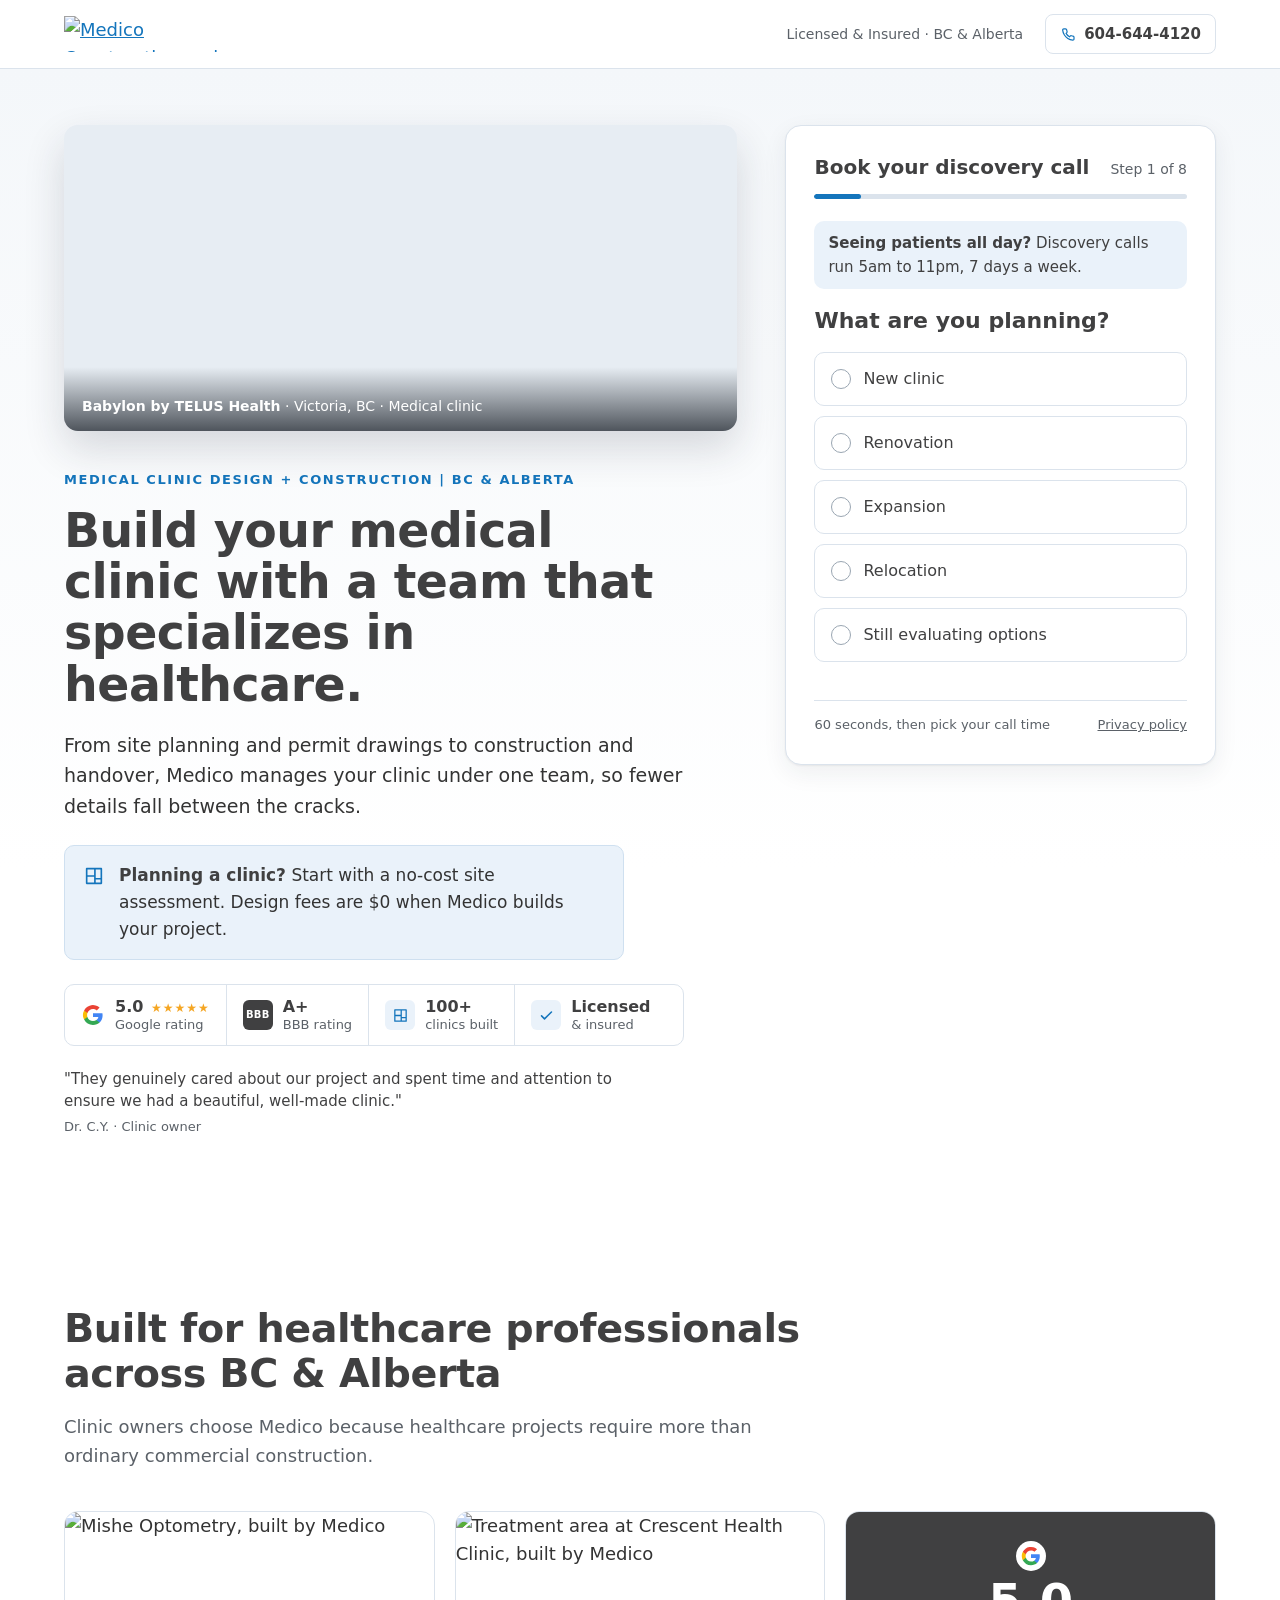
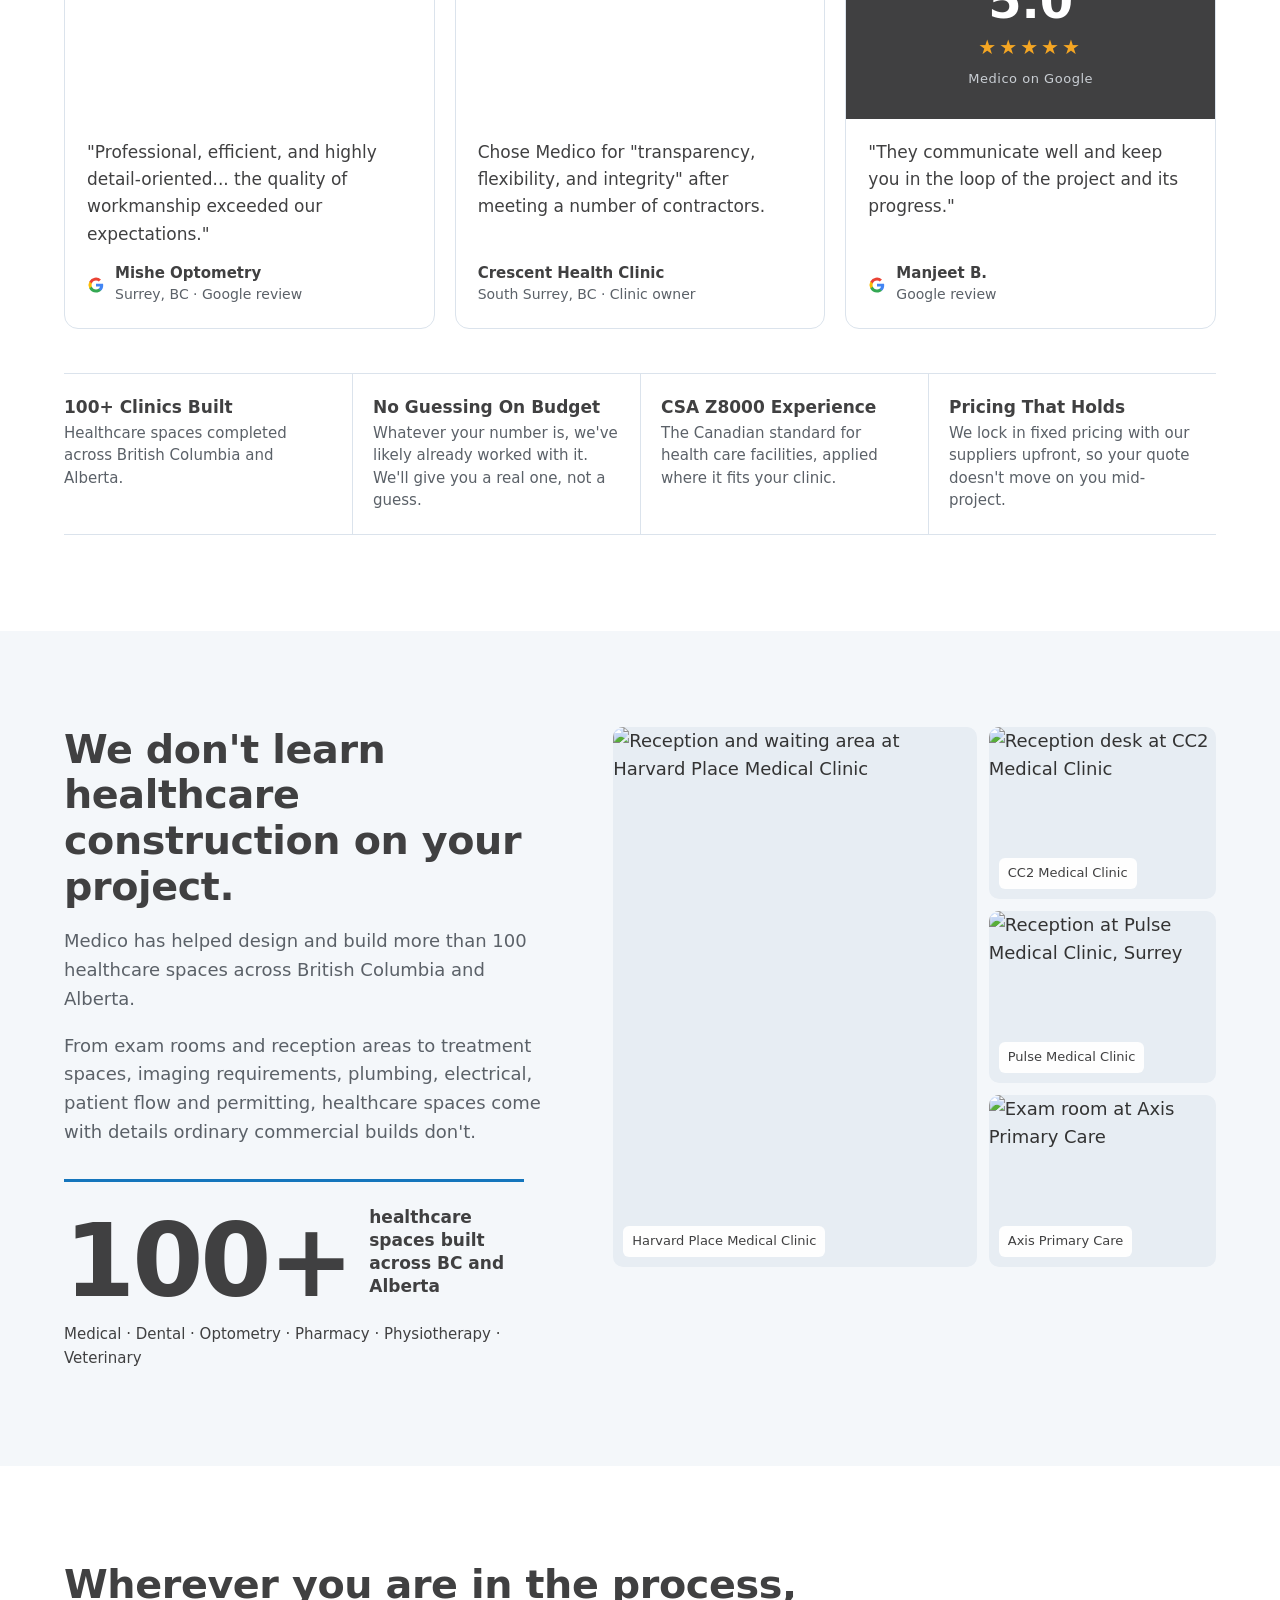
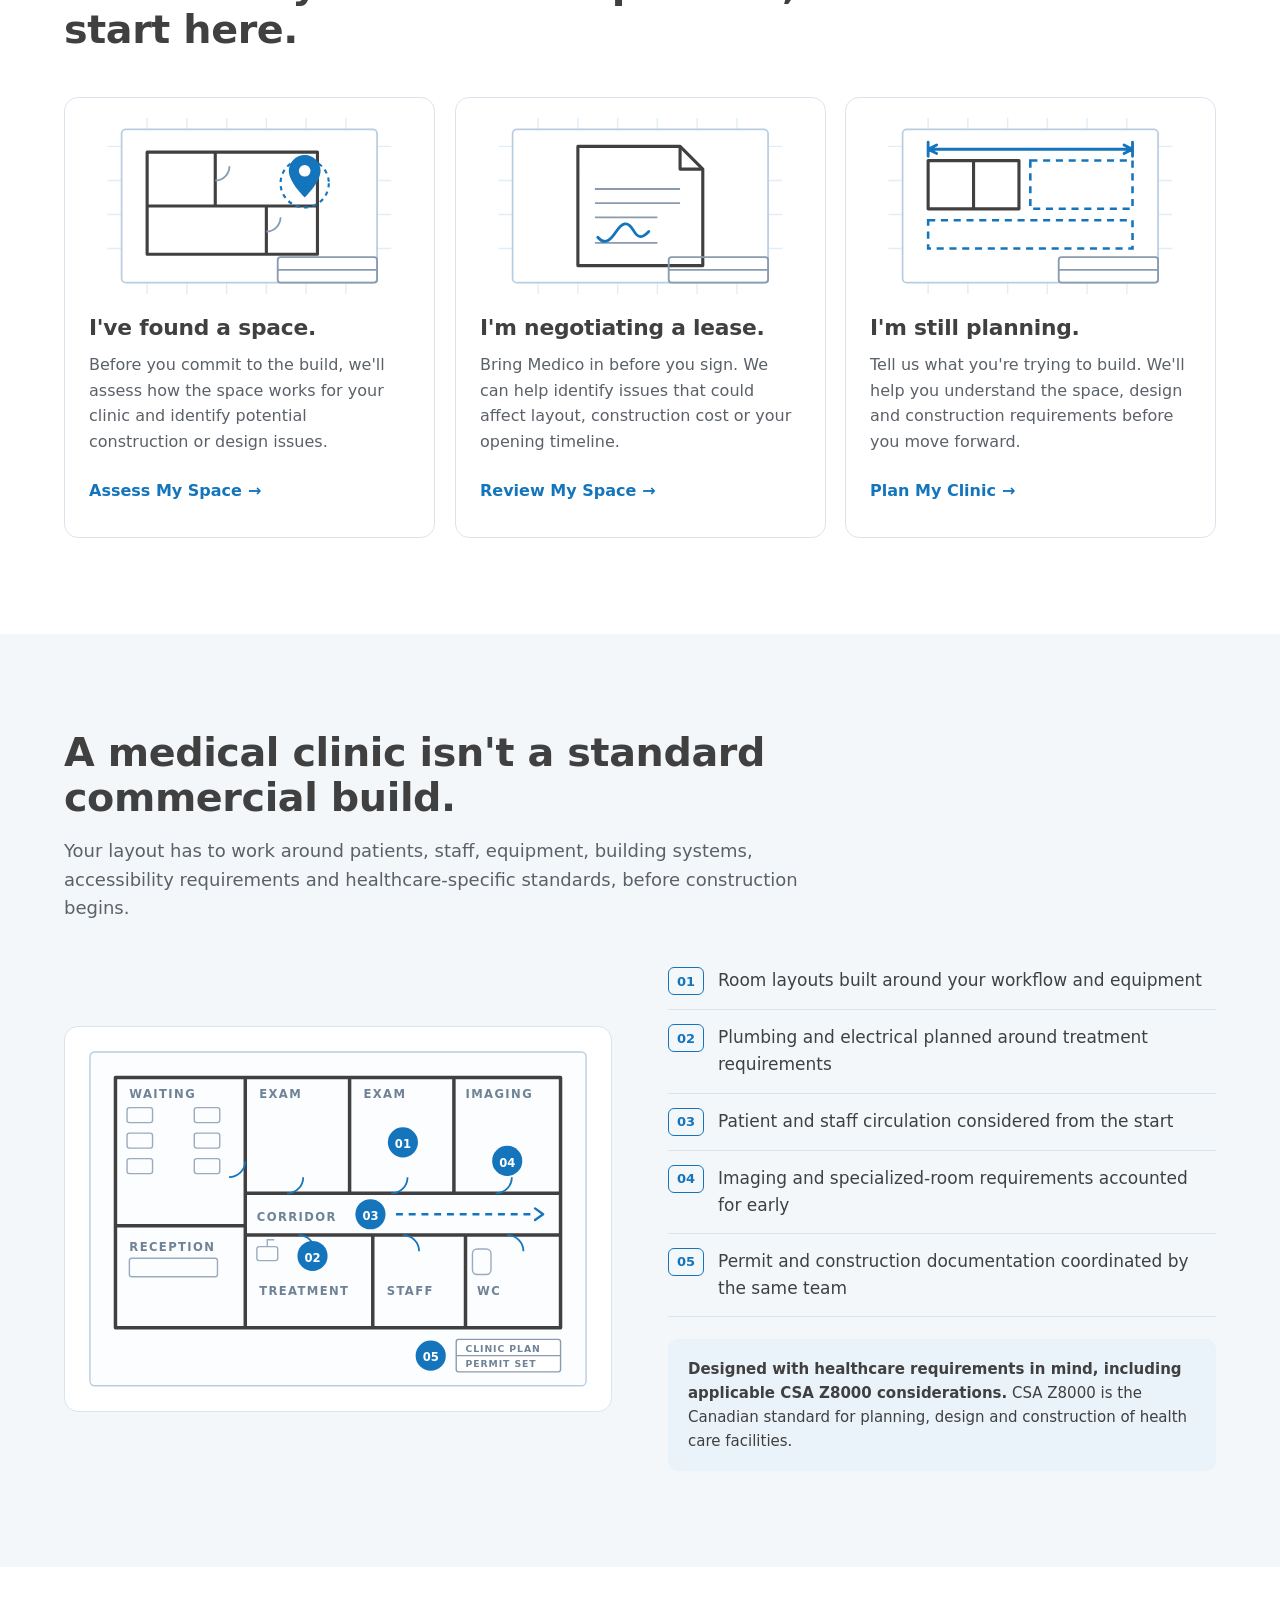
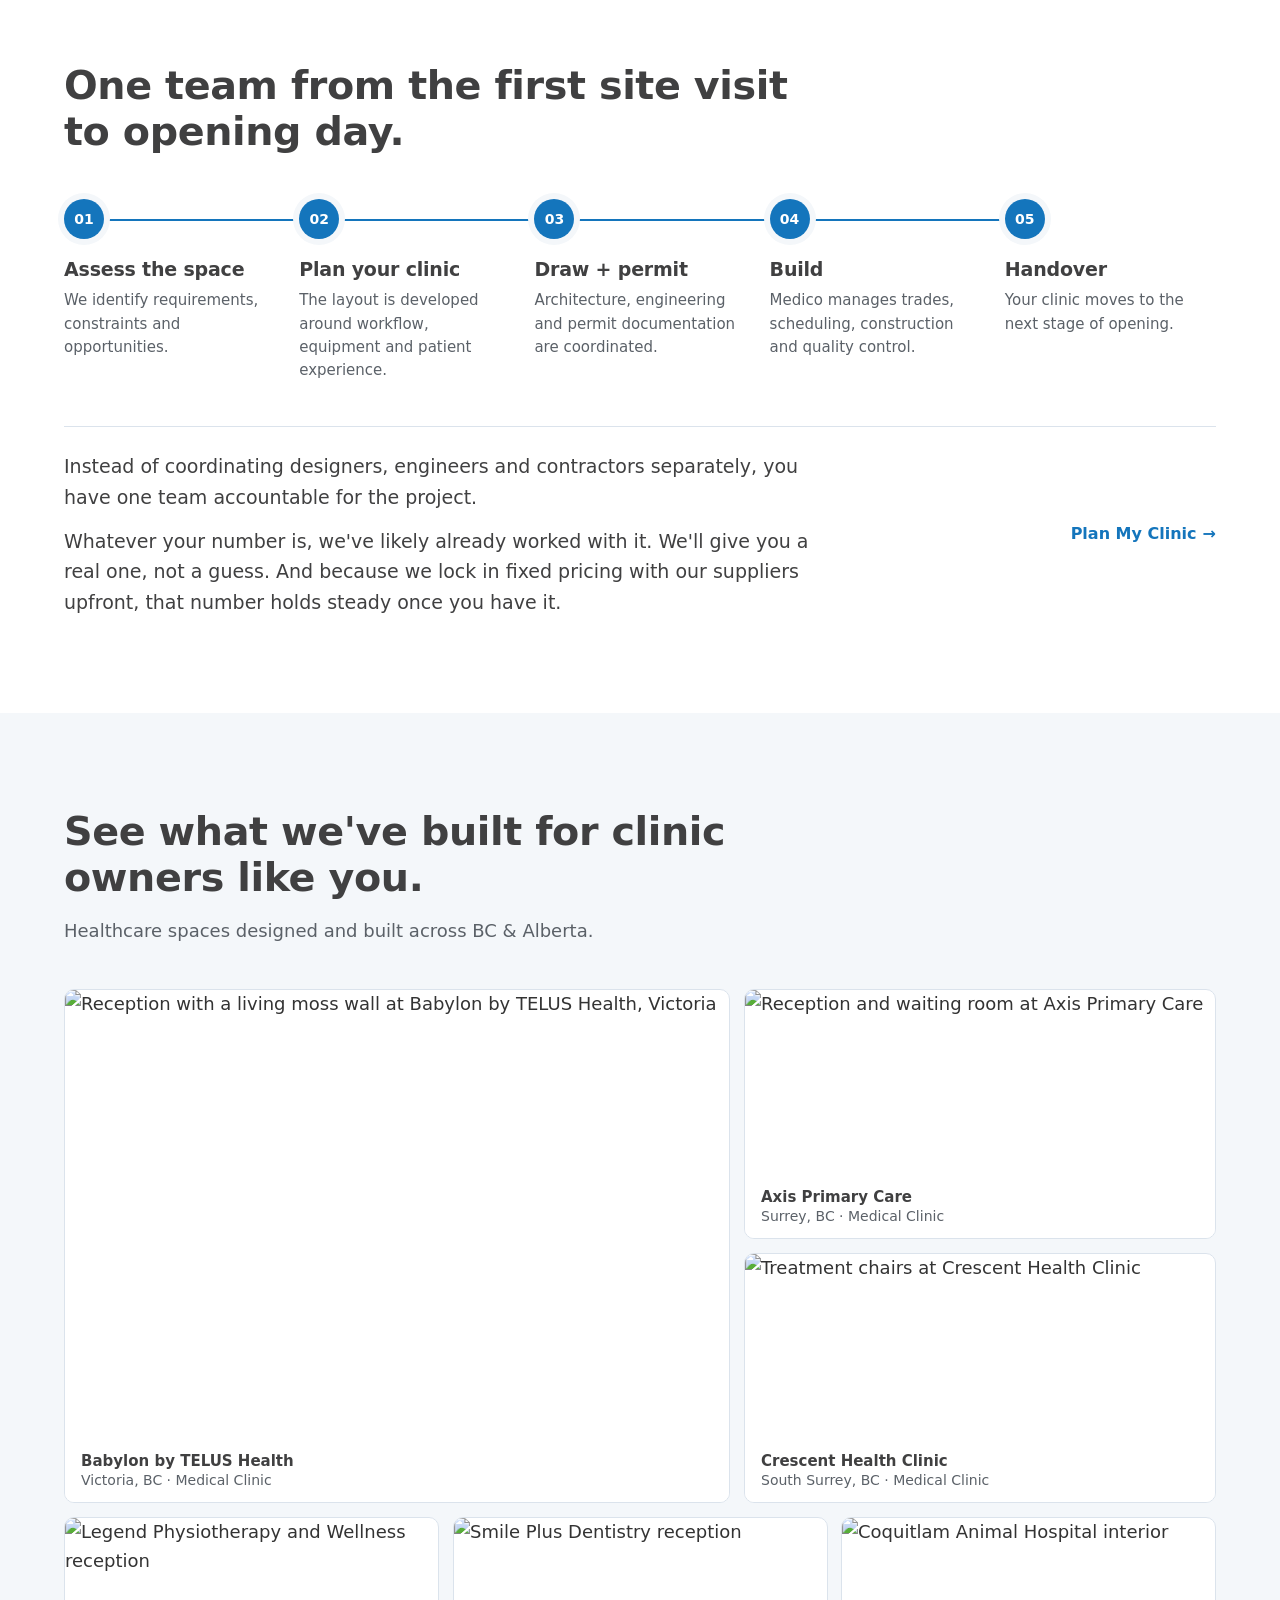
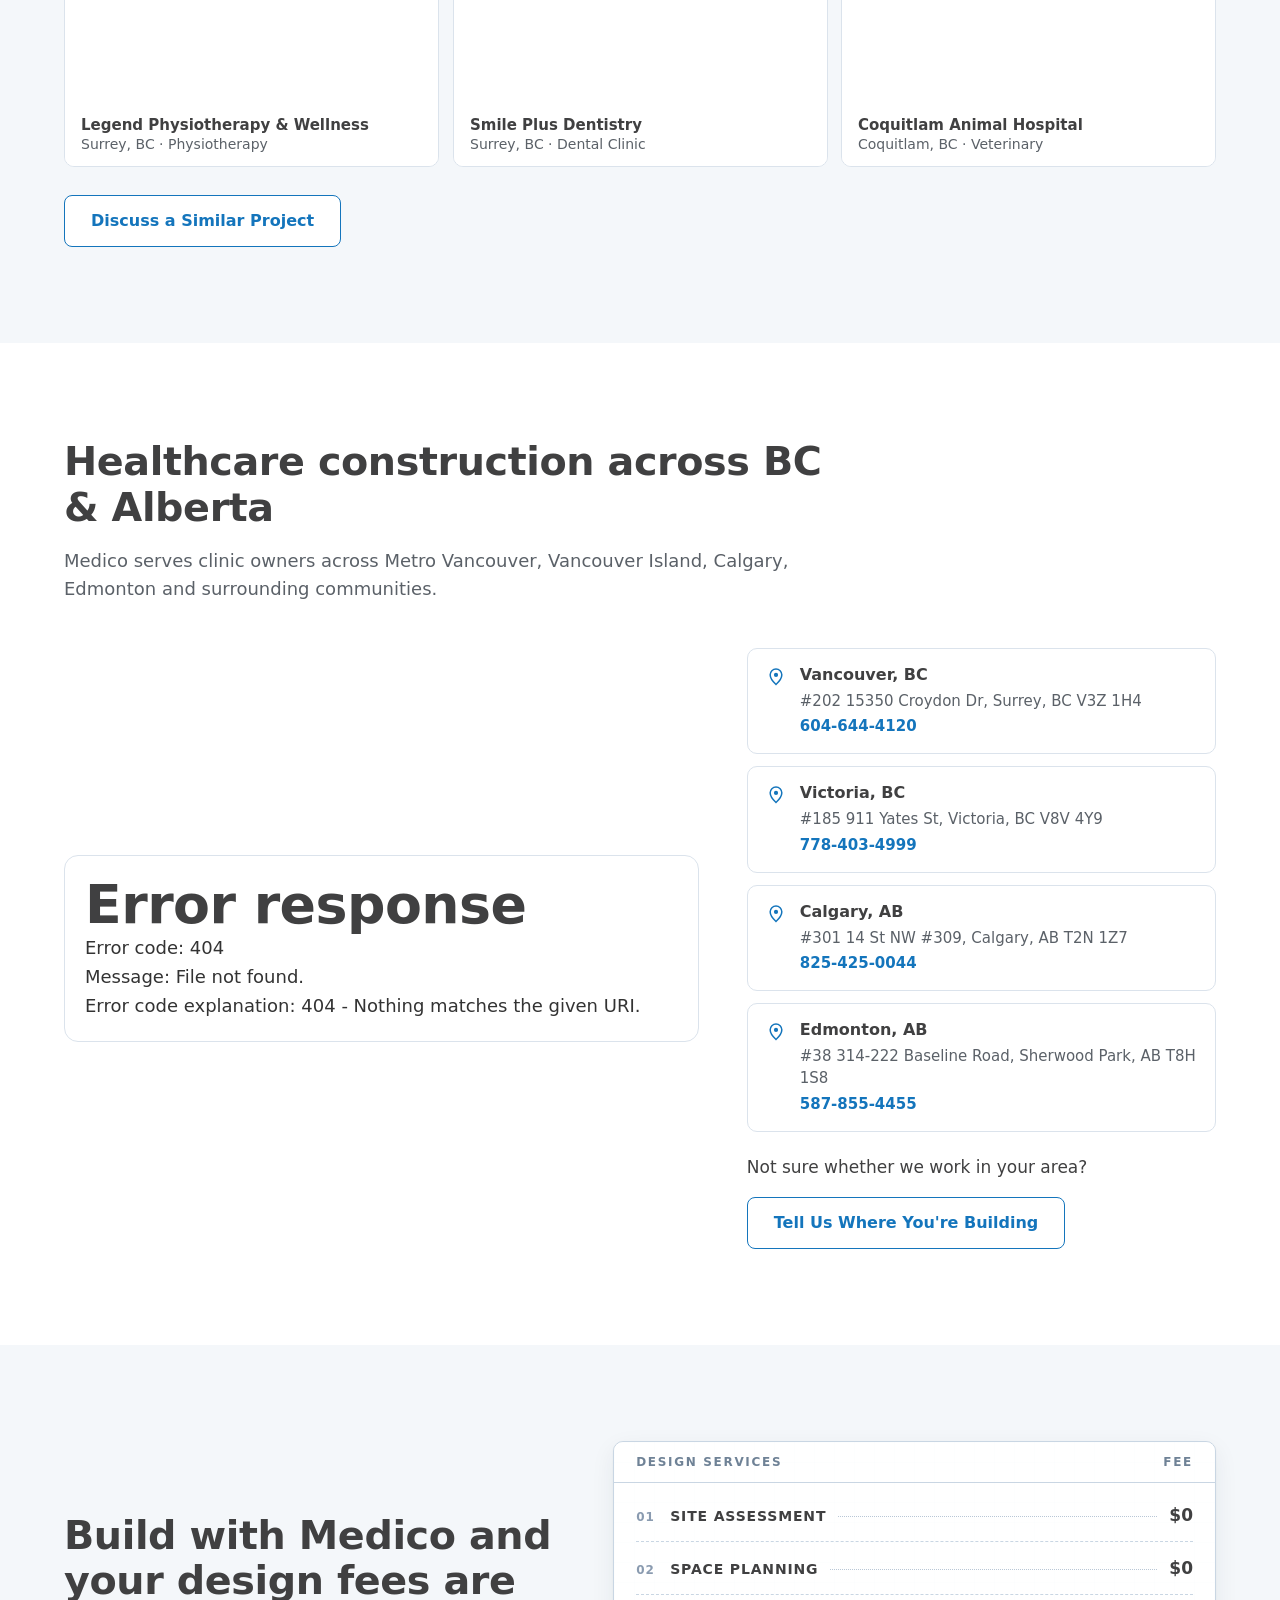
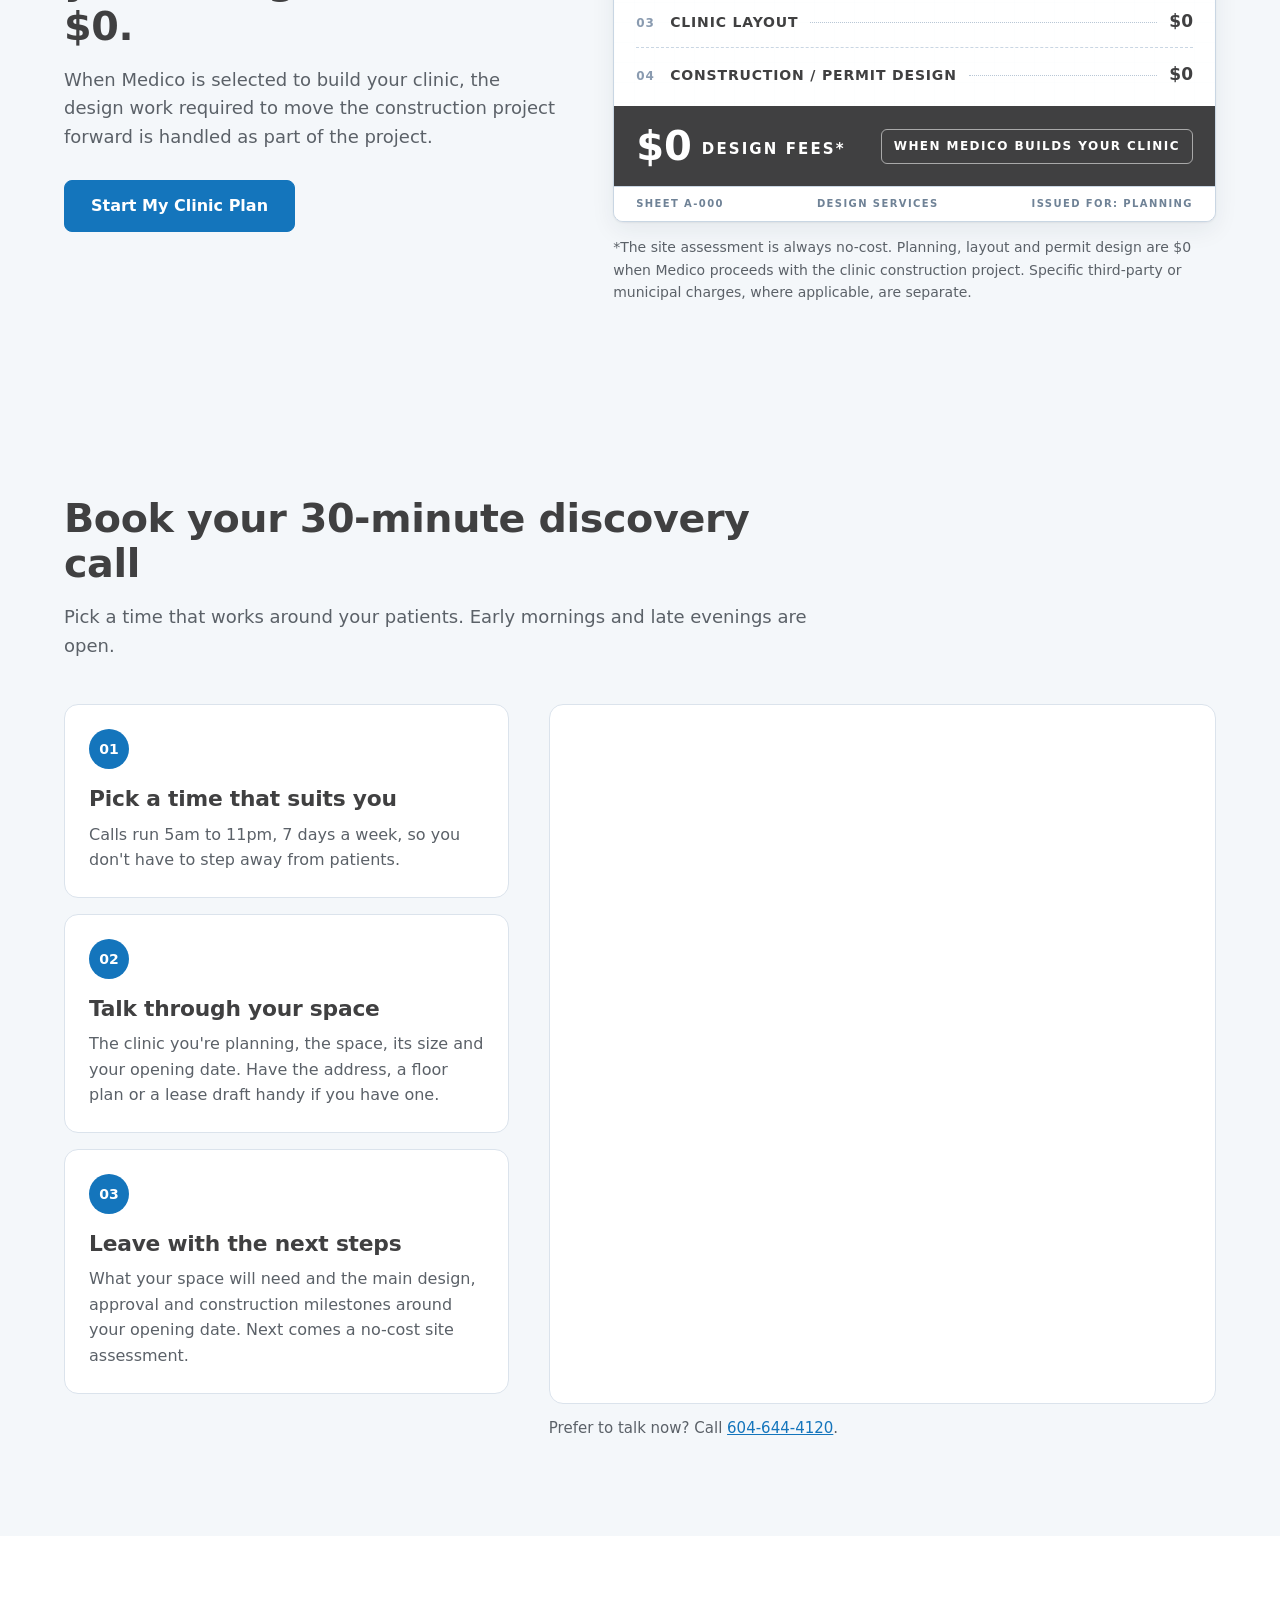
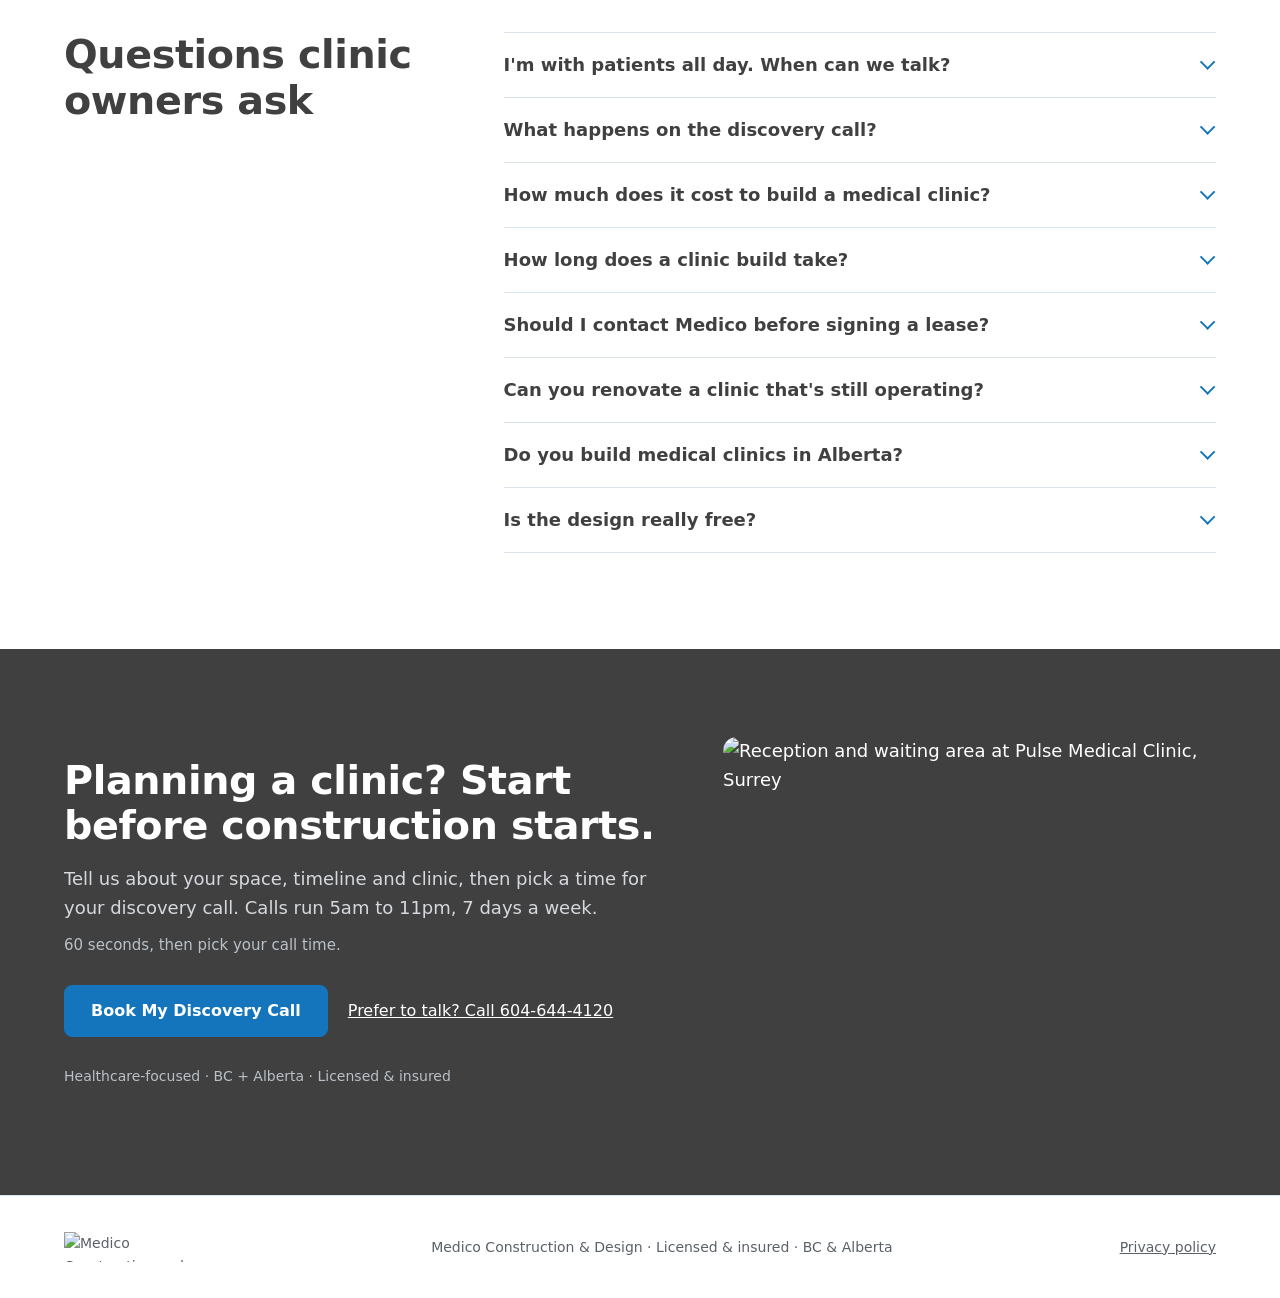
==== commit 74c59439: "v2: booking calendar on the landing page: opens in the form card as step 8 after the lead saves, plu" ====
--- a/index.html
+++ b/index.html
@@ -12,6 +12,8 @@
 <link rel="preload" href="assets/fonts/montserrat-700.woff2" as="font" type="font/woff2" crossorigin>
 <link rel="preload" as="image" href="assets/img/hero.webp" imagesrcset="assets/img/hero-960.webp 960w, assets/img/hero.webp 1600w" imagesizes="(max-width:1080px) 100vw, 640px">
 <link rel="stylesheet" href="styles.css">
+<link rel="stylesheet" href="https://assets.calendly.com/assets/external/widget.css">
+<script src="https://assets.calendly.com/assets/external/widget.js" async></script>
 <!-- Google Ads tag (Medico account 711-193-7872). The lead conversion fires from app.js on a successful send only. -->
 <!-- Loader is the account's Google tag GT-NCTZ3T2L: gtag/js?id=AW-716871487 returns 404 (checked 30 Sep 2026). -->
 <script>if(LIVE){var s=document.createElement("script");s.async=1;s.src="https://www.googletagmanager.com/gtag/js?id=GT-NCTZ3T2L";document.head.appendChild(s);}</script>
@@ -64,7 +66,7 @@
 
     <div class="formcol">
     <div class="card formcard" id="start">
-      <div class="f-top"><p class="f-title">Book your discovery call</p><p class="f-count" id="fcount" aria-live="polite">Step 1 of 7</p></div>
+      <div class="f-top"><p class="f-title">Book your discovery call</p><p class="f-count" id="fcount" aria-live="polite">Step 1 of 8</p></div>
       <div class="f-bar" aria-hidden="true"><i id="fbar"></i></div>
       <p class="f-hrs"><b>Seeing patients all day?</b> Discovery calls run 5am to 11pm, 7 days a week.</p>
       <form id="lead" novalidate>
@@ -177,6 +179,13 @@
         </div>
         <p class="f-msg" id="fmsg" role="alert"></p>
       </form>
+      <!-- Step 8: the booking calendar opens here, in the card, once the lead is saved. -->
+      <div class="f-cal" id="fcal" hidden>
+        <p class="f-done" id="fcalh" tabindex="-1">Last step: pick your call time</p>
+        <p class="f-calsub" id="fcalsub">30 minutes, by phone. Your answers are already with Medico, so you won't repeat yourself.</p>
+        <div class="calbox" id="cal1"></div>
+        <p class="calfall">Calendar not loading? <a href="https://calendly.com/medicoconstruction/30min" target="_blank" rel="noopener">Open it in a new tab</a> or call <a href="tel:+16046444120">604-644-4120</a>.</p>
+      </div>
       <div class="f-foot"><span>60 seconds, then pick your call time</span><a href="privacy.html">Privacy policy</a></div>
     </div>
     </div>
@@ -396,13 +405,18 @@
 <!-- 9b. THE CALL (v2, appointment setting) -->
 <section class="sec tint" id="call">
   <div class="wrap">
-    <div class="head"><h2>Your 30-minute discovery call</h2><p>Book a time that works around your patients. Early mornings and late evenings are open.</p></div>
+    <div class="head"><h2>Book your 30-minute discovery call</h2><p>Pick a time that works around your patients. Early mornings and late evenings are open.</p></div>
+    <div class="callgrid">
     <ol class="next3" data-anim="rise">
       <li><h3>Pick a time that suits you</h3><p>Calls run 5am to 11pm, 7 days a week, so you don't have to step away from patients.</p></li>
       <li><h3>Talk through your space</h3><p>The clinic you're planning, the space, its size and your opening date. Have the address, a floor plan or a lease draft handy if you have one.</p></li>
       <li><h3>Leave with the next steps</h3><p>What your space will need and the main design, approval and construction milestones around your opening date. Next comes a no-cost site assessment.</p></li>
     </ol>
-    <a class="btn" href="#start" data-goform>Book My Discovery Call</a>
+    <div>
+      <div class="calbox" id="cal2" aria-label="Book a discovery call"></div>
+      <p class="calfall">Prefer to talk now? Call <a href="tel:+16046444120">604-644-4120</a>.</p>
+    </div>
+    </div>
   </div>
 </section>
 
--- a/styles.css
+++ b/styles.css
@@ -556,13 +556,20 @@
 @media (prefers-reduced-motion:reduce){*{scroll-behavior:auto!important;transition:none!important;animation:none!important}}
 
 /* v2 appointment setting: hours line on the form, the call section, the booking calendar */
-.f-hrs{margin:14px 0 0;padding:10px 14px;border-radius:var(--radius);background:var(--blue-t);font-size:15px;color:var(--ink)}
+.f-hrs{margin:14px 0 18px;padding:10px 14px;border-radius:var(--radius);background:var(--blue-t);font-size:15px;color:var(--ink)}
 .f-hrs b{font-family:var(--h)}
 .next3{list-style:none;margin:0;padding:0;display:grid;grid-template-columns:repeat(3,1fr);gap:20px;counter-reset:n}
 .next3 li{padding:24px;border:1px solid var(--line);border-radius:var(--radius-l);background:#fff}
 .next3 li::before{counter-increment:n;content:"0" counter(n);display:grid;place-items:center;width:40px;height:40px;border-radius:50%;background:var(--blue);color:#fff;font:700 14px var(--h);margin-bottom:16px}
 .next3 h3{margin-bottom:8px}.next3 p{font-size:16px;color:var(--muted)}
-#call .btn{margin-top:32px}
 .calbox{min-width:280px;height:700px;border:1px solid var(--line);border-radius:var(--radius-l);overflow:hidden;background:#fff}
 .calfall{margin-top:12px;font-size:15px;color:var(--muted)}
 @media (max-width:720px){.next3{grid-template-columns:1fr}.calbox{height:1000px}}
+.f-cal{margin-top:6px}
+.f-done{font:700 22px/1.3 var(--h);color:var(--ink);margin:0;outline:none}
+.f-calsub{margin:8px 0 16px;font-size:15px;color:var(--muted)}
+.f-cal .calbox{height:660px}
+.callgrid{display:grid;grid-template-columns:minmax(0,.8fr) minmax(0,1.2fr);gap:40px;align-items:start}
+#call .next3{grid-template-columns:1fr;gap:16px}
+@media (max-width:1080px){.callgrid{grid-template-columns:1fr}}
+@media (max-width:720px){.f-cal .calbox{height:1000px}}
